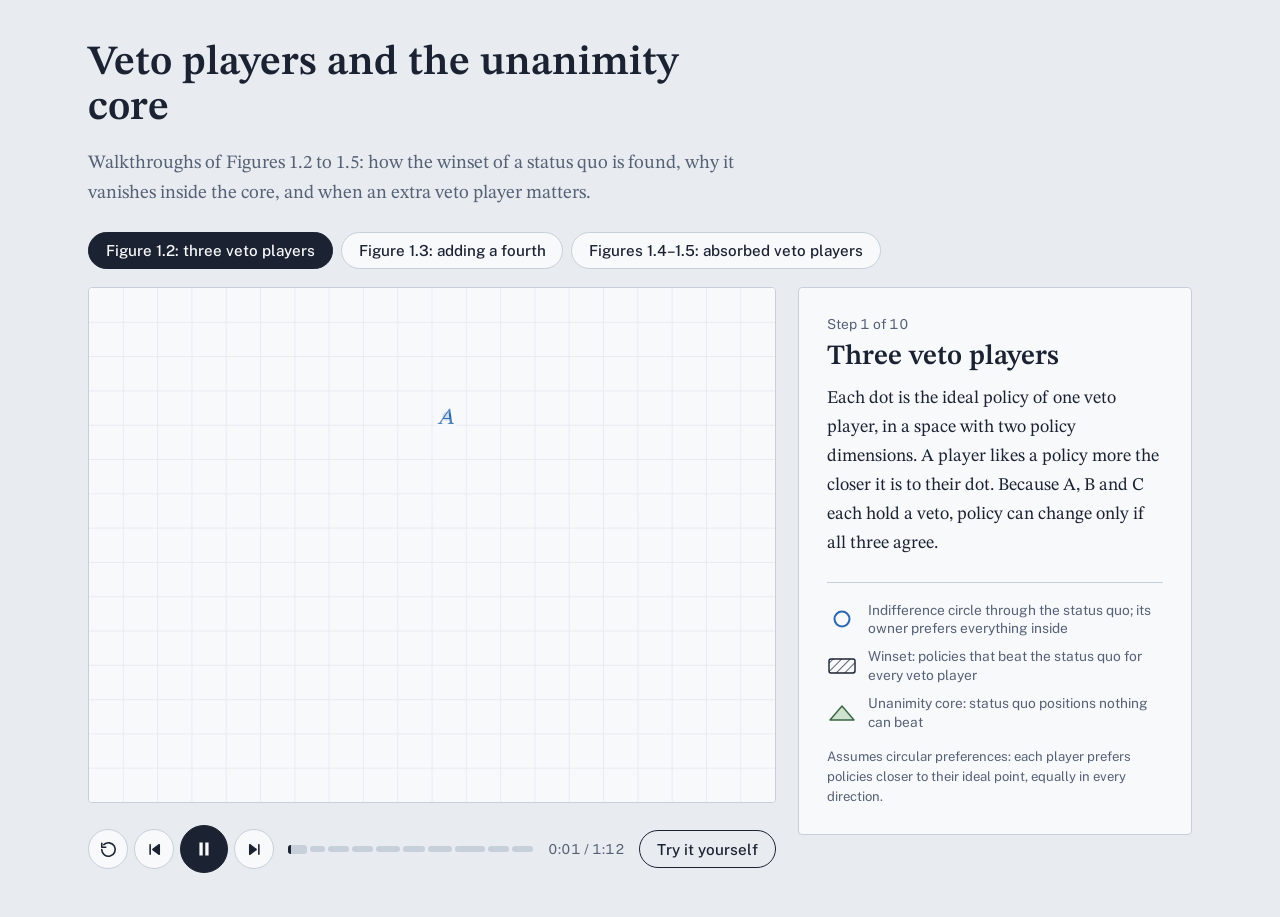
==== 401-veto-players-unanimity-core.html @ befec9e1 "Rename Veto players and the unanimity core.html to 401-veto-players-unanimity-core.html" ====
<!doctype html>
<html lang="en">
<head>
<meta charset="utf-8">
<meta name="viewport" content="width=device-width, initial-scale=1, viewport-fit=cover">
<title>Veto players and the unanimity core</title>
<link rel="preconnect" href="https://fonts.googleapis.com">
<link rel="preconnect" href="https://fonts.gstatic.com" crossorigin>
<link href="https://fonts.googleapis.com/css2?family=Public+Sans:wght@400;500;600&family=STIX+Two+Text:ital,wght@0,400;0,600;1,400;1,600&display=swap" rel="stylesheet">
<style>
:root{
  --paper:#E8ECF1; --panel:#F8F9FB; --ink:#1B2232; --ink-soft:#566175; --rule:#C7CFDA; --grid:#E3E8EE;
  --a:#2B68AD; --b:#A4651A; --c:#8A3A7D; --d:#1C7F70; --veto:#C4352B;
  --core:#CFE2D0; --core-ink:#386543; --core-book:#D4D6DA;
  --serif:"STIX Two Text","Cambria Math",Cambria,Georgia,serif;
  --sans:"Public Sans",system-ui,-apple-system,"Segoe UI",Roboto,sans-serif;
  color-scheme:light;
  box-sizing:border-box;
  padding-top:env(safe-area-inset-top,0px);
  padding-bottom:env(safe-area-inset-bottom,0px);
}
@media (prefers-color-scheme: dark){
  :root:not([data-theme="light"]){
    --paper:#11161E; --panel:#1A202A; --ink:#E5E9EF; --ink-soft:#9BA5B6; --rule:#2F3746; --grid:#222936;
    --a:#72A9E8; --b:#E1A456; --c:#D088C1; --d:#4DC3AE; --veto:#F2695D;
    --core:#263B2C; --core-ink:#93C9A0; --core-book:#3A404A;
    color-scheme:dark;
  }
}
:root[data-theme="dark"]{
  --paper:#11161E; --panel:#1A202A; --ink:#E5E9EF; --ink-soft:#9BA5B6; --rule:#2F3746; --grid:#222936;
  --a:#72A9E8; --b:#E1A456; --c:#D088C1; --d:#4DC3AE; --veto:#F2695D;
  --core:#263B2C; --core-ink:#93C9A0; --core-book:#3A404A;
  color-scheme:dark;
}
*,*::before,*::after{box-sizing:inherit}
html{scroll-padding-top:env(safe-area-inset-top,0px)}
body{margin:0;background:var(--paper);color:var(--ink);font-family:var(--sans);-webkit-font-smoothing:antialiased;text-rendering:optimizeLegibility}
main{max-width:1180px;margin:0 auto;padding:clamp(18px,3.2vw,44px) clamp(14px,3vw,40px) 44px}
header{max-width:68ch;margin-bottom:clamp(14px,2.2vw,24px)}
h1{font-family:var(--serif);font-weight:600;font-size:clamp(1.65rem,1.1rem + 2.1vw,2.6rem);line-height:1.08;margin:0 0 .45em}
header p{font-family:var(--serif);font-size:clamp(1.02rem,.96rem + .3vw,1.18rem);line-height:1.55;color:var(--ink-soft);margin:0}

.tabs{display:flex;flex-wrap:wrap;gap:8px;margin:0 0 clamp(12px,1.6vw,18px)}
.tab{font:500 .95rem var(--sans);padding:.58em 1.1em;border-radius:999px;border:1px solid var(--rule);background:var(--panel);color:var(--ink);cursor:pointer}
.tab:hover{border-color:var(--ink-soft)}
.tab[aria-selected="true"]{background:var(--ink);border-color:var(--ink);color:var(--panel)}

.stage{display:grid;gap:clamp(12px,1.8vw,22px);grid-template-columns:minmax(0,1fr);grid-template-areas:"fig" "ctl" "cap"}
@media (min-width:880px){
  .stage{grid-template-columns:minmax(0,1.75fr) minmax(290px,1fr);grid-template-areas:"fig cap" "ctl cap";grid-template-rows:auto 1fr;align-items:start}
}
.figure{grid-area:fig;position:relative;background:var(--panel);border:1px solid var(--rule);border-radius:4px;overflow:hidden}
.figure svg{display:block;width:100%;height:auto;max-width:100%}
.figure.explore svg{touch-action:none}
.readout{position:absolute;left:12px;bottom:10px;font-family:var(--serif);font-size:clamp(.95rem,.8rem + .55vw,1.22rem);padding:.18em .62em .22em;background:var(--panel);border:1px solid var(--rule);border-radius:3px;opacity:0;pointer-events:none;white-space:nowrap;max-width:calc(100% - 24px);overflow:hidden;text-overflow:ellipsis}

.caption{grid-area:cap;background:var(--panel);border:1px solid var(--rule);border-radius:4px;padding:clamp(18px,2.2vw,28px)}
.step{font-size:.86rem;color:var(--ink-soft);margin:0 0 .6rem;font-variant-numeric:tabular-nums}
.caption h2{font-family:var(--serif);font-weight:600;font-size:clamp(1.35rem,1.12rem + .8vw,1.75rem);line-height:1.18;margin:0 0 .6rem}
.caption .body{font-family:var(--serif);font-size:1.12rem;line-height:1.62;margin:0;max-width:60ch}
.cap-text{transition:opacity .18s ease}
.explore-tools{display:flex;flex-wrap:wrap;gap:8px;margin-top:1rem}
.explore-tools[hidden]{display:none}
.tool-btn{font:500 .9rem var(--sans);padding:.5em 1em;border-radius:999px;border:1px solid var(--rule);background:transparent;color:var(--ink);cursor:pointer}
.tool-btn:hover{border-color:var(--ink-soft)}
.legend{margin-top:1.5rem;padding-top:1.1rem;border-top:1px solid var(--rule);display:grid;gap:.6rem;font-size:.86rem;line-height:1.35;color:var(--ink-soft)}
.legend div{display:flex;align-items:center;gap:.65rem}
.legend div[hidden]{display:none}
.legend svg{flex:none}
.note{font-size:.82rem;line-height:1.5;color:var(--ink-soft);margin:1rem 0 0}

.controls{grid-area:ctl;display:flex;flex-wrap:wrap;align-items:center;gap:10px 14px}
.btns{display:flex;align-items:center;gap:6px}
.icon-btn{width:40px;height:40px;border-radius:50%;border:1px solid var(--rule);background:var(--panel);color:var(--ink);display:grid;place-items:center;cursor:pointer;padding:0}
.icon-btn.primary{width:48px;height:48px;background:var(--ink);border-color:var(--ink);color:var(--panel)}
.icon-btn:hover{border-color:var(--ink-soft)}
.track{flex:1 1 240px;display:flex;align-items:center;gap:3px;height:30px;cursor:pointer;touch-action:none;min-width:180px}
.seg{flex:var(--d) 1 0;min-width:5px;height:6px;border:0;padding:0;border-radius:3px;background:var(--rule);position:relative;overflow:hidden;cursor:pointer;transition:height .15s}
.seg span{position:absolute;inset:0 auto 0 0;width:0;background:var(--ink)}
.seg.cur{height:9px}
.track.dim .seg span{background:var(--ink-soft)}
.time{font-size:.86rem;color:var(--ink-soft);font-variant-numeric:tabular-nums;min-width:8ch}
.explore-btn{font:500 .95rem var(--sans);padding:.62em 1.15em;border-radius:999px;border:1px solid var(--ink);background:transparent;color:var(--ink);cursor:pointer}
.explore-btn.ready,.explore-btn[aria-pressed="true"]{background:var(--ink);color:var(--panel)}
button:focus-visible{outline:2px solid var(--a);outline-offset:3px}

/* figure */
.gridline{stroke:var(--grid);stroke-width:1}
.tri{fill:var(--core);stroke:var(--core-ink);stroke-width:1.6;stroke-linejoin:round;stroke-dasharray:6 6}
.tri.solid{stroke-dasharray:none}
.hullg{fill:none;stroke:var(--ink);stroke-width:1.7;stroke-dasharray:8 6;stroke-linejoin:round}
.disc{stroke:none}
.disc.A,.dot.A{fill:var(--a)} .disc.B,.dot.B{fill:var(--b)} .disc.C,.dot.C{fill:var(--c)} .disc.D,.dot.D{fill:var(--d)}
.ring{fill:none;stroke-width:2.3;stroke-linecap:round}
.ring.A{stroke:var(--a)} .ring.B{stroke:var(--b)} .ring.C{stroke:var(--c)} .ring.D{stroke:var(--d)}
.radius{stroke:var(--ink-soft);stroke-width:1.6;stroke-dasharray:4 5;fill:none}
.guide{stroke:var(--ink-soft);stroke-width:1.5;stroke-dasharray:2 6;stroke-linecap:round;fill:none}
.edge{stroke:var(--core-ink);stroke-width:1.3}
.axis{stroke:var(--ink-soft);stroke-width:1.6}
.coreseg{stroke:var(--core-ink);stroke-width:8;stroke-linecap:round}
.pointer{stroke:var(--ink);stroke-width:1.6}
.w-cross{fill:url(#hatchX)}
.ptdot{fill:var(--ink)}
.ptl{font-family:var(--serif);font-style:italic;font-size:22px;fill:var(--ink);paint-order:stroke;stroke:var(--panel);stroke-width:6px;stroke-linejoin:round}
.w-under{fill:var(--panel)}
.w-hatch{fill:url(#hatch)}
.w-out{fill:none;stroke:var(--ink);stroke-width:3;stroke-linejoin:round}
.g-hatch{fill:url(#hatchV)}
.g-out{fill:none;stroke:var(--veto);stroke-width:1.6;stroke-dasharray:5 4;stroke-linejoin:round}
.dot{stroke:var(--panel);stroke-width:2.5}
.lbl,.wl,.vt,.sql,.vlabel{paint-order:stroke;stroke:var(--panel);stroke-linejoin:round}
.lbl{font-family:var(--serif);font-style:italic;font-size:27px;stroke-width:6px}
.lbl.A{fill:var(--a)} .lbl.B{fill:var(--b)} .lbl.C{fill:var(--c)} .lbl.D{fill:var(--d)}
.sql{font-family:var(--serif);font-style:italic;font-size:23px;fill:var(--ink);stroke-width:6px}
.wl{font-family:var(--serif);font-style:italic;font-weight:600;font-size:24px;fill:var(--ink);stroke-width:7px}
.vlabel{font-family:var(--sans);font-weight:600;font-size:16px;fill:var(--veto);stroke-width:5px}
.vt{font-family:var(--sans);font-weight:600;font-size:15px;fill:var(--veto);stroke-width:5px}
.sqring{fill:var(--panel);stroke:var(--ink);stroke-width:2.3}
.sqdot{fill:var(--ink)}
.arrow-line{stroke:var(--ink);stroke-width:2.6;stroke-linecap:round}
.vring{fill:none;stroke:var(--veto);stroke-width:2.6}
.hit{fill:transparent;stroke:none;cursor:grab}
.hit:active{cursor:grabbing}
.figure:not(.explore) .hit{pointer-events:none}
.hit:focus{outline:none}
.hit:focus-visible{stroke:var(--a);stroke-width:2;stroke-dasharray:3 3}
.figlegend text{font-family:var(--sans);font-size:17px;fill:var(--ink)}
.lg-core{fill:var(--core-book);stroke:var(--ink);stroke-width:1.2}
.lg-win{stroke:var(--ink);stroke-width:1.2}

.figure .ring,.figure .tri,.figure .dot,.figure .lbl,.figure .edge,.figure .axis{transition:stroke .9s ease,fill .9s ease}
.figure.book .ring{stroke:var(--ink);stroke-width:1.7}
.figure.book .tri{fill:var(--core-book);stroke:var(--ink)}
.figure.book .edge,.figure.book .axis{stroke:var(--ink)}
.figure.book .dot{fill:var(--ink)}
.figure.book .lbl{fill:var(--ink)}

@media (max-width:600px){
  .lbl{font-size:36px;stroke-width:7px} .sql{font-size:31px;stroke-width:7px} .wl{font-size:31px;stroke-width:8px}
  .vt{font-size:20px} .vlabel{font-size:21px} .figlegend text{font-size:25px} .ptl{font-size:29px;stroke-width:7px}
  .readout{font-size:.86rem;left:8px;bottom:7px}
}
@media (prefers-reduced-motion: reduce){
  .cap-text,.seg,.figure .ring,.figure .tri,.figure .dot,.figure .lbl,.figure .edge,.figure .axis{transition:none}
}
</style>
</head>
<body>
<main>
  <header>
    <h1>Veto players and the unanimity core</h1>
    <p>Walkthroughs of Figures 1.2 to 1.5: how the winset of a status quo is found, why it vanishes inside the core, and when an extra veto player matters.</p>
  </header>

  <div class="tabs" role="tablist" aria-label="Figure" id="tabs"></div>

  <div class="stage">
    <div class="figure" id="figure">
      <svg id="fig" viewBox="0 0 800 600" role="img" aria-label="Diagram of veto players with indifference circles drawn through the status quo">
        <defs id="defs">
          <pattern id="hatch" width="8" height="8" patternUnits="userSpaceOnUse" patternTransform="rotate(45)">
            <line x1="0" y1="0" x2="0" y2="8" stroke="var(--ink)" stroke-width="1.7"/>
          </pattern>
          <pattern id="hatchV" width="7" height="7" patternUnits="userSpaceOnUse" patternTransform="rotate(-45)">
            <line x1="0" y1="0" x2="0" y2="7" stroke="var(--veto)" stroke-width="1.5"/>
          </pattern>
          <pattern id="hatchX" width="9" height="9" patternUnits="userSpaceOnUse" patternTransform="rotate(45)">
            <line x1="0" y1="0" x2="0" y2="9" stroke="var(--ink)" stroke-width="1.5"/>
            <line x1="0" y1="0" x2="9" y2="0" stroke="var(--ink)" stroke-width="1.5"/>
          </pattern>
          <marker id="headP" viewBox="0 0 10 10" refX="8" refY="5" markerWidth="7" markerHeight="7" orient="auto-start-reverse">
            <path d="M0 0L10 5L0 10z" fill="var(--ink)"/>
          </marker>
          <marker id="head" viewBox="0 0 10 10" refX="7" refY="5" markerWidth="5" markerHeight="5" orient="auto-start-reverse">
            <path d="M0 0L10 5L0 10z" fill="var(--ink)"/>
          </marker>
        </defs>
        <rect width="800" height="600" fill="var(--panel)"/>
        <g id="grid"></g>
        <g id="sceneG">
        <polygon id="core" class="tri"/>
        <g id="discLayer"></g>
        <g id="winLayer"></g>
        <g id="ringLayer"></g>
        <polygon id="hullGuide" class="hullg"/>
        <g id="lineLayer"></g>
        <g id="ptLayer"></g>
        <g id="labelLayer"></g>
        <g id="arrow"><line id="arrowLine" class="arrow-line" marker-end="url(#head)"/></g>
        <g id="playerLayer"></g>
        <g id="markerLayer"></g>
        <circle id="hitSQ" class="hit" r="24" tabindex="-1" aria-label="Status quo. Use the arrow keys to move it."/>
        </g>
        <g id="figLegend" class="figlegend"></g>
      </svg>
      <div class="readout" id="readout" aria-hidden="true"></div>
    </div>

    <div class="controls">
      <div class="btns">
        <button class="icon-btn" id="restartBtn" aria-label="Restart walkthrough" title="Restart">
          <svg viewBox="0 0 24 24" width="19" height="19" fill="none" stroke="currentColor" stroke-width="2" stroke-linecap="round" stroke-linejoin="round" aria-hidden="true"><path d="M3.5 12a8.5 8.5 0 1 0 2.6-6.1"/><path d="M3.5 4.2v5h5"/></svg>
        </button>
        <button class="icon-btn" id="prevBtn" aria-label="Previous step" title="Previous step">
          <svg viewBox="0 0 24 24" width="19" height="19" fill="none" stroke="currentColor" stroke-width="2" stroke-linecap="round" stroke-linejoin="round" aria-hidden="true"><path d="M18 6l-8 6 8 6z" fill="currentColor"/><path d="M6.5 6v12"/></svg>
        </button>
        <button class="icon-btn primary" id="playBtn" aria-label="Play" title="Play (space)">
          <svg id="playIcon" viewBox="0 0 24 24" width="22" height="22" aria-hidden="true"><path d="M8 5l11 7-11 7z" fill="currentColor"/></svg>
        </button>
        <button class="icon-btn" id="nextBtn" aria-label="Next step" title="Next step">
          <svg viewBox="0 0 24 24" width="19" height="19" fill="none" stroke="currentColor" stroke-width="2" stroke-linecap="round" stroke-linejoin="round" aria-hidden="true"><path d="M6 6l8 6-8 6z" fill="currentColor"/><path d="M17.5 6v12"/></svg>
        </button>
      </div>
      <div class="track" id="track" aria-label="Steps"></div>
      <span class="time" id="time" aria-hidden="true"></span>
      <button class="explore-btn" id="exploreBtn" aria-pressed="false">Try it yourself</button>
    </div>

    <section class="caption" aria-live="polite">
      <div class="cap-text" id="capText">
        <p class="step" id="stepLabel"></p>
        <h2 id="capTitle"></h2>
        <p class="body" id="capBody"></p>
      </div>
      <div class="explore-tools" id="exploreTools" hidden>
        <button class="tool-btn" id="toggleDBtn">Add D</button>
        <button class="tool-btn" id="resetBtn">Reset points</button>
      </div>
      <div class="legend">
        <div>
          <svg width="30" height="20" viewBox="0 0 30 20" aria-hidden="true"><circle cx="15" cy="10" r="7.5" fill="none" stroke="var(--a)" stroke-width="2"/></svg>
          <span>Indifference circle through the status quo; its owner prefers everything inside</span>
        </div>
        <div>
          <svg width="30" height="20" viewBox="0 0 30 20" aria-hidden="true"><defs><pattern id="hatchL" width="6" height="6" patternUnits="userSpaceOnUse" patternTransform="rotate(45)"><line x1="0" y1="0" x2="0" y2="6" stroke="var(--ink)" stroke-width="1.4"/></pattern></defs><rect x="2" y="3" width="26" height="14" rx="2" fill="url(#hatchL)" stroke="var(--ink)" stroke-width="1.4"/></svg>
          <span>Winset: policies that beat the status quo for every veto player</span>
        </div>
        <div id="legendCross" hidden>
          <svg width="30" height="20" viewBox="0 0 30 20" aria-hidden="true"><defs><pattern id="hatchXL" width="6" height="6" patternUnits="userSpaceOnUse" patternTransform="rotate(45)"><line x1="0" y1="0" x2="0" y2="6" stroke="var(--ink)" stroke-width="1.2"/><line x1="0" y1="0" x2="6" y2="0" stroke="var(--ink)" stroke-width="1.2"/></pattern></defs><rect x="2" y="3" width="26" height="14" rx="2" fill="url(#hatchXL)" stroke="var(--ink)" stroke-width="1.4"/></svg>
          <span>Cross-hatched: W(ABC), the winset when A, B and C are all veto players</span>
        </div>
        <div id="legendVeto" hidden>
          <svg width="30" height="20" viewBox="0 0 30 20" aria-hidden="true"><defs><pattern id="hatchVL" width="5" height="5" patternUnits="userSpaceOnUse" patternTransform="rotate(-45)"><line x1="0" y1="0" x2="0" y2="5" stroke="var(--veto)" stroke-width="1.3"/></pattern></defs><rect x="2" y="3" width="26" height="14" rx="2" fill="url(#hatchVL)" stroke="var(--veto)" stroke-width="1.3" stroke-dasharray="4 3"/></svg>
          <span>Vetoed by the newly added veto player: in the old winset, but not the new one</span>
        </div>
        <div>
          <svg width="30" height="20" viewBox="0 0 30 20" aria-hidden="true"><path d="M3 17L15 3L27 17z" fill="var(--core)" stroke="var(--core-ink)" stroke-width="1.4" stroke-linejoin="round"/></svg>
          <span>Unanimity core: status quo positions nothing can beat</span>
        </div>
      </div>
      <p class="note">Assumes circular preferences: each player prefers policies closer to their ideal point, equally in every direction.</p>
    </section>
  </div>
</main>

<script>
(() => {
  const NS = 'http://www.w3.org/2000/svg';
  const $ = id => document.getElementById(id);
  const W = 800, H = 600;

  // ---------- helpers ----------
  const clamp = (v, a = 0, b = 1) => Math.max(a, Math.min(b, v));
  const prog = (t, a, b) => clamp((t - a) / (b - a));
  const ease = p => p < .5 ? 4 * p * p * p : 1 - Math.pow(-2 * p + 2, 3) / 2;
  const easeOutBack = p => { if (p <= 0) return 0; const c1 = 1.70158, c3 = c1 + 1; return 1 + c3 * Math.pow(p - 1, 3) + c1 * Math.pow(p - 1, 2); };
  const dist = (p, q) => Math.hypot(p.x - q.x, p.y - q.y);
  const lerpPt = (p, q, m) => ({ x: p.x + (q.x - p.x) * m, y: p.y + (q.y - p.y) * m });
  const unit = v => { const n = Math.hypot(v.x, v.y) || 1; return { x: v.x / n, y: v.y / n }; };
  const set = (el, a) => { for (const k in a) el.setAttribute(k, a[k]); };
  const mk = (tag, attrs, parent) => { const e = document.createElementNS(NS, tag); if (attrs) set(e, attrs); if (parent) parent.appendChild(e); return e; };
  const fmt = s => { s = Math.max(0, Math.round(s)); return Math.floor(s / 60) + ':' + String(s % 60).padStart(2, '0'); };
  const meanPt = pts => ({ x: pts.reduce((s, p) => s + p.x, 0) / pts.length, y: pts.reduce((s, p) => s + p.y, 0) / pts.length });
  const foot = (p, a, c) => { const dx = c.x - a.x, dy = c.y - a.y, k = ((p.x - a.x) * dx + (p.y - a.y) * dy) / (dx * dx + dy * dy); return { x: a.x + k * dx, y: a.y + k * dy }; };
  const reflect = (p, a, c) => { const f = foot(p, a, c); return { x: 2 * f.x - p.x, y: 2 * f.y - p.y }; };

  function hull(pts) {
    const P = pts.map(p => ({ x: p.x, y: p.y })).sort((a, b) => a.x - b.x || a.y - b.y);
    if (P.length < 3) return P;
    const cross = (o, a, b) => (a.x - o.x) * (b.y - o.y) - (a.y - o.y) * (b.x - o.x);
    const lo = []; for (const p of P) { while (lo.length >= 2 && cross(lo[lo.length - 2], lo[lo.length - 1], p) <= 0.5) lo.pop(); lo.push(p); }
    const up = []; for (let i = P.length - 1; i >= 0; i--) { const p = P[i]; while (up.length >= 2 && cross(up[up.length - 2], up[up.length - 1], p) <= 0.5) up.pop(); up.push(p); }
    up.pop(); lo.pop(); return lo.concat(up);
  }
  function inHull(p, pts) {
    const h = hull(pts); if (h.length < 3) return false;
    let pos = false, neg = false;
    for (let i = 0; i < h.length; i++) {
      const a = h[i], b = h[(i + 1) % h.length];
      const c = (b.x - a.x) * (p.y - a.y) - (b.y - a.y) * (p.x - a.x), tol = Math.hypot(b.x - a.x, b.y - a.y) * 0.3;
      if (c > tol) pos = true; if (c < -tol) neg = true;
    }
    return !(pos && neg);
  }
  // Every indifference circle passes through S, so in polar form around S each disc is
  // { S + s·u : 0 < s < 2·u·(centre − S) }. The winset is the pointwise minimum over the discs.
  function winsetGeom(centers, S) {
    const N = 540, pts = []; let any = false, minx = Infinity, maxx = -Infinity;
    for (let i = 0; i < N; i++) {
      const th = 2 * Math.PI * i / N, dx = Math.cos(th), dy = Math.sin(th);
      let r = Infinity;
      for (const c of centers) { const v = 2 * (dx * (c.x - S.x) + dy * (c.y - S.y)); if (v < r) r = v; }
      if (!(r > 0.3)) r = 0; else any = true;
      const x = S.x + r * dx, y = S.y + r * dy;
      pts.push([x, y]); if (x < minx) minx = x; if (x > maxx) maxx = x;
    }
    if (!any) return { empty: true };
    let A2 = 0, cx = 0, cy = 0;
    for (let i = 0; i < N; i++) { const [x1, y1] = pts[i], [x2, y2] = pts[(i + 1) % N], c = x1 * y2 - x2 * y1; A2 += c; cx += (x1 + x2) * c; cy += (y1 + y2) * c; }
    const area = Math.abs(A2) / 2;
    if (area < 0.5) return { empty: true };
    return { empty: false, area, cx: cx / (3 * A2), cy: cy / (3 * A2), minx, maxx,
      d: 'M' + pts.map(p => p[0].toFixed(1) + ' ' + p[1].toFixed(1)).join('L') + 'Z' };
  }

  // ---------- geometry (laid out after the book's Figures 1.2 and 1.3) ----------
  const G = { A: { x: 417.3, y: 149.5 }, B: { x: 332.9, y: 325.1 }, C: { x: 579.5, y: 325.1 } };
  const SQ1 = { x: 549.5, y: 179.5 };
  const SQ2 = reflect(SQ1, G.A, G.C);            // the second crossing of A's and C's circles
  const D0 = { x: 500.6, y: 141.8 };              // D as placed in Figure 1.3
  const Dline = lerpPt(G.B, SQ1, 0.2);            // on the line from B to SQ1; its circle still encloses the whole lens
  const Dsur = { x: 640, y: 120 };                // beyond SQ1, so the four players surround it
  const Din = { x: 520, y: 300 };                 // inside the triangle ABC
  const Fd = foot(D0, G.A, G.C);
  const T = lerpPt(lerpPt(G.A, G.C, 0.5), D0, 0.65); // a status quo in the new strip ACD
  const K3 = ['A', 'B', 'C'];

  // ---------- static SVG ----------
  const svg = $('fig'), figure = $('figure'), defs = $('defs');
  const gridG = $('grid');
  for (let x = 40; x < W; x += 40) mk('line', { x1: x, y1: 0, x2: x, y2: H, class: 'gridline' }, gridG);
  for (let y = 40; y < H; y += 40) mk('line', { x1: 0, y1: y, x2: W, y2: y, class: 'gridline' }, gridG);

  function Pool(parent, make) { this.parent = parent; this.make = make; this.items = []; }
  Pool.prototype.get = function (i) {
    while (this.items.length <= i) { const it = this.make(this.items.length); this.parent.appendChild(it.root); this.items.push(it); }
    const it = this.items[i]; it.root.style.display = ''; return it;
  };
  Pool.prototype.hideFrom = function (n) { for (let i = n; i < this.items.length; i++) this.items[i].root.style.display = 'none'; };

  const discPool = new Pool($('discLayer'), () => ({ root: mk('circle', { class: 'disc' }) }));
  const ringPool = new Pool($('ringLayer'), () => ({ root: mk('circle', { class: 'ring' }) }));
  const linePool = new Pool($('lineLayer'), () => ({ root: mk('line') }));
  const labelPool = new Pool($('labelLayer'), () => ({ root: mk('text', { 'text-anchor': 'middle', dy: '0.35em' }) }));
  const winPool = new Pool($('winLayer'), i => {
    const cp = mk('clipPath', { id: 'wc' + i }, defs);
    const clipRect = mk('rect', { x: 0, y: 0, width: W, height: H }, cp);
    const root = mk('g', { 'clip-path': `url(#wc${i})` });
    return { root, clipRect, under: mk('path', {}, root), hatch: mk('path', {}, root), out: mk('path', {}, root) };
  });
  const ptPool = new Pool($('ptLayer'), () => {
    const root = mk('g');
    return { root, dot: mk('circle', { class: 'ptdot', r: 4.6 }, root), label: mk('text', { class: 'ptl', dy: '0.35em' }, root) };
  });
  const legendG = $('figLegend'); let legendKey = '';
  function renderLegend(items) {
    const key = items.map(i => i.join(':')).join('|');
    if (key === legendKey) return;
    legendKey = key; legendG.innerHTML = '';
    items.forEach(([sw, text], i) => {
      const y = 530 + i * 30;
      const r = mk('rect', { x: 24, y, width: 44, height: 17 }, legendG);
      if (sw === 'core') r.setAttribute('class', 'lg-core');
      else { r.setAttribute('class', 'lg-win'); r.setAttribute('fill', sw === 'cross' ? 'url(#hatchX)' : 'url(#hatch)'); }
      mk('text', { x: 80, y: y + 8.5, dy: '0.35em' }, legendG).textContent = text;
    });
  }
  const markerPool = new Pool($('markerLayer'), () => {
    const root = mk('g');
    return { root, ring: mk('circle', { class: 'sqring' }, root), dot: mk('circle', { class: 'sqdot' }, root), label: mk('text', { class: 'sql', dy: '0.35em' }, root) };
  });

  const pl = {};
  ['A', 'B', 'C', 'D'].forEach(k => {
    const root = mk('g', {}, $('playerLayer'));
    pl[k] = {
      root,
      vring: mk('circle', { class: 'vring', r: 17 }, root),
      vtag: mk('text', { class: 'vt', 'text-anchor': 'middle', dy: '0.35em' }, root),
      dot: mk('circle', { class: 'dot ' + k }, root),
      lbl: mk('text', { class: 'lbl ' + k, 'text-anchor': 'middle', dy: '0.35em' }, root),
      hit: mk('circle', { class: 'hit', r: 24, tabindex: -1, 'aria-label': `Player ${k}. Use the arrow keys to move.` }, root),
    };
    pl[k].vtag.textContent = 'veto'; pl[k].lbl.textContent = k; pl[k].hit.dataset.key = k;
  });
  const hitSQ = $('hitSQ'); hitSQ.dataset.key = 'SQ';
  const coreEl = $('core'), hullEl = $('hullGuide'), readout = $('readout');

  // ---------- generic renderer ----------
  const blank = () => ({ sceneOp: 1, pts: [], legendItems: [['core', 'Core'], ['hatch', 'Winset']], grid: 1, players: [], markers: [], rings: [], lines: [], winsets: [], labels: [], core: null, hull: null, arrow: null, readout: { text: '', op: 0 }, legend: 0, book: false, hitSQ: null });

  function render(st) {
    figure.classList.toggle('book', !!st.book);
    gridG.style.opacity = st.grid;
    $('sceneG').style.opacity = st.sceneOp;

    if (st.core && st.core.pts.length >= 3) {
      coreEl.style.display = '';
      coreEl.setAttribute('points', st.core.pts.map(p => p.x.toFixed(1) + ',' + p.y.toFixed(1)).join(' '));
      coreEl.style.fillOpacity = st.core.fill; coreEl.style.strokeOpacity = st.core.stroke;
      coreEl.classList.toggle('solid', !!st.core.solid);
    } else coreEl.style.display = 'none';

    if (st.hull && st.hull.op > 0) {
      hullEl.style.display = '';
      hullEl.setAttribute('points', st.hull.pts.map(p => p.x.toFixed(1) + ',' + p.y.toFixed(1)).join(' '));
      hullEl.style.opacity = st.hull.op;
    } else hullEl.style.display = 'none';

    st.rings.forEach((r, i) => {
      const disc = discPool.get(i).root, ring = ringPool.get(i).root;
      const rad = Math.max(0.01, dist(r.c, r.S));
      if (disc.getAttribute('class') !== 'disc ' + r.k) disc.setAttribute('class', 'disc ' + r.k);
      if (ring.getAttribute('class') !== 'ring ' + r.k) ring.setAttribute('class', 'ring ' + r.k);
      set(disc, { cx: r.c.x, cy: r.c.y, r: rad }); disc.style.opacity = r.fill || 0;
      set(ring, { cx: r.c.x, cy: r.c.y, r: rad });
      const deg = Math.atan2(r.S.y - r.c.y, r.S.x - r.c.x) * 180 / Math.PI;
      ring.setAttribute('transform', `rotate(${deg.toFixed(2)} ${r.c.x} ${r.c.y})`);
      const len = 2 * Math.PI * rad + 2;
      if (r.p >= 1) { ring.style.strokeDasharray = 'none'; ring.style.strokeDashoffset = '0'; }
      else { ring.style.strokeDasharray = `${len} ${len}`; ring.style.strokeDashoffset = String(len * (1 - r.p)); }
      ring.style.opacity = r.p > 0 ? r.op : 0;
      ring.style.strokeWidth = r.w ? r.w + 'px' : '';
    });
    discPool.hideFrom(st.rings.length); ringPool.hideFrom(st.rings.length);

    let wi = 0; const labels = [];
    st.winsets.forEach(w => {
      if (!(w.op > 0)) return;
      const g = winsetGeom(w.centers, w.S);
      if (g.empty) return;
      const it = winPool.get(wi++);
      const ghost = w.style === 'ghost';
      it.under.setAttribute('class', ghost ? '' : 'w-under');
      it.under.style.display = ghost ? 'none' : '';
      it.under.style.opacity = 0.85;
      it.hatch.setAttribute('class', ghost ? 'g-hatch' : (w.style === 'cross' ? 'w-cross' : 'w-hatch'));
      it.out.setAttribute('class', ghost ? 'g-out' : 'w-out');
      it.under.setAttribute('d', g.d); it.hatch.setAttribute('d', g.d); it.out.setAttribute('d', g.d);
      it.out.style.opacity = ghost ? 1 : (w.outline || 0);
      it.root.style.opacity = w.op;
      if (w.wipe >= 1) set(it.clipRect, { x: 0, width: W });
      else set(it.clipRect, { x: g.minx - 8, width: Math.max(0, (g.maxx - g.minx + 16) * w.wipe) });
      if (w.label && w.label.op > 0 && g.area > (w.label.minArea || 0)) labels.push({ text: w.label.text, x: g.cx, y: g.cy, op: w.label.op, cls: 'wl' });
    });
    winPool.hideFrom(wi);

    st.labels.forEach(l => {
      if (!(l.op > 0)) return;
      let x = l.x, y = l.y;
      if (l.at) { const g = winsetGeom(l.at.centers, l.at.S); if (g.empty) return; x = g.cx; y = g.cy; }
      labels.push({ text: l.text, x, y, op: l.op, cls: l.cls });
    });
    labels.forEach((l, i) => {
      const el = labelPool.get(i).root;
      if (el.textContent !== l.text) el.textContent = l.text;
      if (el.getAttribute('class') !== l.cls) el.setAttribute('class', l.cls);
      set(el, { x: l.x, y: l.y }); el.style.opacity = l.op;
    });
    labelPool.hideFrom(labels.length);

    st.lines.forEach((ln, i) => {
      const el = linePool.get(i).root;
      if (el.getAttribute('class') !== ln.cls) {
        el.setAttribute('class', ln.cls);
        if (ln.cls === 'pointer') el.setAttribute('marker-end', 'url(#headP)'); else el.removeAttribute('marker-end');
      }
      set(el, { x1: ln.a.x, y1: ln.a.y, x2: ln.b.x, y2: ln.b.y }); el.style.opacity = ln.op;
    });
    linePool.hideFrom(st.lines.length);

    let pi = 0;
    st.pts.forEach(p => {
      if (!(p.op > 0)) return;
      const it = ptPool.get(pi++);
      set(it.dot, { cx: p.x, cy: p.y });
      if (it.label.textContent !== p.label) it.label.textContent = p.label;
      set(it.label, { x: p.x + p.lo[0], y: p.y + p.lo[1], 'text-anchor': p.anchor || 'middle' });
      it.root.style.opacity = p.op;
    });
    ptPool.hideFrom(pi);

    const present = st.players.filter(p => p.s > 0);
    const cen = present.length ? meanPt(present) : { x: W / 2, y: H / 2 };
    ['A', 'B', 'C', 'D'].forEach(k => {
      const p = st.players.find(q => q.k === k), e = pl[k];
      if (!p || p.s <= 0) { e.root.style.display = 'none'; return; }
      e.root.style.display = '';
      const u = unit({ x: p.x - cen.x, y: p.y - cen.y }), td = 44 + 22 * Math.abs(u.x);
      set(e.dot, { cx: p.x, cy: p.y, r: Math.max(0, 8 * p.s) });
      if (p.lo) set(e.lbl, { x: p.x + p.lo[0], y: p.y + p.lo[1] });
      else set(e.lbl, { x: p.x + u.x * 27, y: p.y + u.y * 27 });
      e.lbl.style.opacity = clamp(p.s);
      set(e.vring, { cx: p.x, cy: p.y }); e.vring.style.opacity = p.veto || 0;
      set(e.vtag, { x: p.x + u.x * td, y: p.y + u.y * td }); e.vtag.style.opacity = p.veto || 0;
      set(e.hit, { cx: p.x, cy: p.y });
    });

    st.markers.forEach((m, i) => {
      const it = markerPool.get(i);
      set(it.ring, { cx: m.x, cy: m.y, r: Math.max(0, 11 * m.s) });
      set(it.dot, { cx: m.x, cy: m.y, r: Math.max(0, 4.2 * m.s) });
      if (it.label.textContent !== m.label) it.label.textContent = m.label;
      if (m.offset) set(it.label, { x: m.x + m.offset[0], y: m.y + m.offset[1], 'text-anchor': m.anchor || 'start' });
      else if (dist(m, cen) < 50) set(it.label, { x: m.x + 17, y: m.y - 18, 'text-anchor': 'start' });
      else { const u = unit({ x: m.x - cen.x, y: m.y - cen.y }); set(it.label, { x: m.x + u.x * 30, y: m.y + u.y * 30, 'text-anchor': 'middle' }); }
      it.label.style.opacity = m.labelOp;
      it.root.style.opacity = m.op === undefined ? 1 : m.op;
    });
    markerPool.hideFrom(st.markers.length);
    if (st.hitSQ) { hitSQ.style.display = ''; set(hitSQ, { cx: st.hitSQ.x, cy: st.hitSQ.y }); } else hitSQ.style.display = 'none';

    const ar = $('arrow');
    if (st.arrow && st.arrow.op > 0) {
      const d = { x: Math.cos(st.arrow.ang), y: Math.sin(st.arrow.ang) }, S = st.arrow.S;
      set($('arrowLine'), { x1: S.x + d.x * 13, y1: S.y + d.y * 13, x2: S.x + d.x * 72, y2: S.y + d.y * 72 });
      ar.style.opacity = st.arrow.op;
    } else ar.style.opacity = 0;

    renderLegend(st.legendItems);
    legendG.style.opacity = st.legend;
    if (readout.textContent !== st.readout.text) readout.textContent = st.readout.text;
    readout.style.opacity = st.readout.text ? st.readout.op : 0;
  }

  function pickReadout(t, list) {
    for (const [text, a, b, c, d] of list) if (t >= a && t < d) return { text, op: prog(t, a, b) * (1 - prog(t, c, d)) };
    return { text: '', op: 0 };
  }

  // ---------- Figure 1.2 ----------
  const scenes12 = [
    { title: 'Three veto players', start: 0, end: 6,
      body: 'Each dot is the ideal policy of one veto player, in a space with two policy dimensions. A player likes a policy more the closer it is to their dot. Because A, B and C each hold a veto, policy can change only if all three agree.' },
    { title: 'The status quo, SQ₁', start: 6, end: 11,
      body: 'SQ₁ is the policy currently in place. It sits outside the triangle whose corners are the three ideal points. Is there an alternative that all three players would prefer?' },
    { title: 'A’s indifference curve', start: 11, end: 18,
      body: 'Draw a circle centred on A that passes through SQ₁. A is indifferent between SQ₁ and every point on the circle, and prefers every point inside it.' },
    { title: 'Adding B and C', start: 18, end: 25,
      body: 'Do the same for B and C. B is far from SQ₁, so B’s circle is large; C is closer, so C’s is smaller. Each circle encloses the policies that player would rather have than SQ₁.' },
    { title: 'The winset of SQ₁', start: 25, end: 33,
      body: 'Only where all three circles overlap is every player better off than at SQ₁. This hatched lens is the winset, W(SQ₁): the policies that could replace SQ₁ by unanimous agreement. B’s large circle contains the whole lens, so A’s and C’s circles set its shape.' },
    { title: 'A second status quo, SQ₂', start: 33, end: 40,
      body: 'Now take SQ₂, inside the triangle. It sits at the other tip of the lens, so A’s and C’s circles through SQ₂ are the very same circles already drawn through SQ₁.' },
    { title: 'B’s circle through SQ₂', start: 40, end: 48,
      body: 'B is close to SQ₂, so B’s circle through it is small. The policies that A and C both prefer to SQ₂ form the lens, and the lens lies entirely outside B’s new circle. Nothing is inside all three, so W(SQ₂) = ∅.' },
    { title: 'Why every move is vetoed', start: 48, end: 58,
      body: 'Pick any alternative to SQ₂. Wherever the arrow points, its tip falls outside at least one of the circles through SQ₂, so at least one player prefers SQ₂ and blocks the change. The ringed player is the one who vetoes it.' },
    { title: 'The unanimity core', start: 58, end: 65,
      body: 'The same holds for any status quo inside the triangle or on its edges. So the whole triangle ABC is the unanimity core: once policy lands there, the three veto players can never all agree to move it.' },
    { title: 'The complete figure', start: 65, end: 72,
      body: 'Put together, this is Figure 1.2. The shaded triangle is the unanimity core, and the hatched lens is the winset of SQ₁. SQ₂ lies in the core, so no alternative can beat it.' },
  ];

  function build12(t) {
    const st = blank(), P = G;
    const restore = prog(t, 65, 66.5);
    const coreDim = prog(t, 58, 59.5) * (1 - restore);
    const bDim = prog(t, 36, 38) * (1 - restore);
    const hatchDim = prog(t, 38, 39.5) * (1 - restore);
    const fillsOff = 1 - prog(t, 58, 59.5);
    const pulse = Math.sin(Math.PI * prog(t, 36, 38.5));
    st.book = t >= 65;
    st.grid = ease(prog(t, 0, 1.2)) * (1 - 0.6 * restore);

    const aop = prog(t, 48, 49) * (1 - prog(t, 57, 58));
    const ang = (-60 + 360 * prog(t, 49, 57)) * Math.PI / 180;
    const tip = { x: SQ2.x + Math.cos(ang) * 72, y: SQ2.y + Math.sin(ang) * 72 };
    st.players = K3.map((k, i) => ({ k, x: P[k].x, y: P[k].y, s: easeOutBack(prog(t, 0.6 + i * 0.7, 1.4 + i * 0.7)),
      veto: aop > 0 ? clamp((dist(tip, P[k]) - dist(P[k], SQ2)) / 5) * aop : 0 }));
    st.arrow = { S: SQ2, ang, op: aop };

    const s1 = easeOutBack(prog(t, 6.2, 7)), s2 = easeOutBack(prog(t, 34, 35));
    st.markers = [
      { x: SQ1.x, y: SQ1.y, s: s1, label: 'SQ₁', labelOp: clamp(s1) },
      { x: SQ2.x, y: SQ2.y, s: s2, label: 'SQ₂', labelOp: clamp(s2), offset: [15, 19] },
    ];
    const coreP = ease(prog(t, 58.5, 60.5));
    st.core = { pts: [P.A, P.B, P.C], fill: 0.9 * coreP, stroke: coreP > 0 ? 1 : 0.6 * prog(t, 7, 8.5), solid: coreP > 0 };

    const win = { A: [12.5, 15.5], B: [18.8, 21.3], C: [22.1, 24.4] }, radW = { A: [11, 12.5], B: [18, 18.8], C: [21.3, 22.1] };
    K3.forEach(k => {
      const w = win[k];
      let op = 1 - 0.65 * coreDim;
      let fo = 0.10 * prog(t, w[1], w[1] + 1) * (1 - 0.5 * prog(t, 25, 26.5)) * fillsOff;
      if (k === 'B') { op *= 1 - 0.78 * bDim; fo *= 1 - bDim; }
      st.rings.push({ k, c: P[k], S: SQ1, p: ease(prog(t, w[0], w[1])), op, fill: fo, w: (k !== 'B' && pulse > 0.001) ? 2.3 + 2.6 * pulse : 0 });
      const lp = ease(prog(t, radW[k][0], radW[k][1]));
      st.lines.push({ a: P[k], b: lerpPt(P[k], SQ1, lp), op: lp > 0 ? 1 - prog(t, 24.4, 25.2) : 0, cls: 'radius' });
    });
    st.rings.push({ k: 'B', c: P.B, S: SQ2, p: ease(prog(t, 41, 43.5)), op: 1 - 0.65 * coreDim, fill: 0.10 * prog(t, 43.5, 44.5) * fillsOff });
    const lp2 = ease(prog(t, 40, 41));
    st.lines.push({ a: P.B, b: lerpPt(P.B, SQ2, lp2), op: lp2 > 0 ? 1 - prog(t, 44.5, 45.3) : 0, cls: 'radius' });

    const wipe = ease(prog(t, 26, 29));
    st.winsets.push({ centers: [P.A, P.B, P.C], S: SQ1, style: 'main', op: wipe > 0 ? 1 - 0.7 * hatchDim : 0, wipe,
      outline: prog(t, 28.5, 30) * (1 - 0.7 * hatchDim) * (1 - restore),
      label: { text: 'W(SQ₁)', op: prog(t, 29.5, 30.5) * (1 - prog(t, 38, 39)) } });

    st.legend = prog(t, 66, 67);
    st.readout = pickReadout(t, [
      ['W(SQ₁) ≠ ∅', 29.5, 30.3, 33.2, 34],
      ['W(SQ₂) = ∅', 44.8, 45.6, 58, 58.8],
      ['Unanimity core = triangle ABC', 60, 60.8, 65, 65.8],
    ]);
    return st;
  }

  // ---------- Figure 1.3 ----------
  const scenes13 = [
    { title: 'Start from Figure 1.2', start: 0, end: 6,
      body: 'Here is Figure 1.2 again: veto players A, B and C, the hatched winset of SQ₁, and the triangle ABC as the unanimity core, with SQ₂ inside it.' },
    { title: 'A fourth veto player, D', start: 6, end: 13,
      body: 'Now D joins as a veto player, near A. To see which policies D prefers to SQ₁, draw D’s circle through SQ₁, just as before.' },
    { title: 'The winset of SQ₁ shrinks', start: 13, end: 21,
      body: 'A policy can now replace SQ₁ only if it lies inside all four circles. Most of the old lens lies outside D’s circle, so D vetoes it (red). What is left is a much smaller winset. This is the usual result: an extra veto player shrinks the winset.' },
    { title: 'A veto player who changes nothing', start: 21, end: 31,
      body: 'Now move D onto the line from B to SQ₁, between the two. D’s circle through SQ₁ now sits inside B’s, but it still encloses the whole lens, so D vetoes nothing new and W(SQ₁) keeps its size. Under special conditions like this, an extra veto player leaves the winset as it was.' },
    { title: 'When SQ₁ is surrounded', start: 31, end: 39,
      body: 'Place D on the far side of SQ₁ instead, so that the four veto players surround it (dashed outline). Every direction away from SQ₁ moves away from at least one of them, so the winset disappears: W(SQ₁) = ∅.' },
    { title: 'Winsets never grow', start: 39, end: 45,
      body: 'Each new veto player adds one more circle that a policy must lie inside, and never removes one. So if the winset of the status quo exists, its size decreases or stays the same as veto players are added.' },
    { title: 'SQ₂ stays unbeatable', start: 45, end: 52,
      body: 'SQ₂ already had an empty winset with three veto players: no region lies inside A’s, B’s and C’s circles through it. More veto players only add more vetoes, so W(SQ₂) stays empty however many join.' },
    { title: 'The core expands', start: 52, end: 60,
      body: 'D does change something else. The unanimity core grows from the triangle ABC to the whole area ABCD.' },
    { title: 'Why the new area can’t be beaten', start: 60, end: 70,
      body: 'Take a status quo SQ′ in the new strip between A, C and D. With only A, B and C as veto players, their circles through SQ′ still overlap (hatched), so SQ′ could be beaten. D’s circle through SQ′ misses that overlap entirely, so with D added, nothing beats SQ′.' },
    { title: 'A veto player who leaves the core alone', start: 70, end: 79,
      body: 'If D sat inside the triangle ABC instead, the outer boundary of the veto players would not move, and the core would stay the triangle ABC. An extra veto player need not expand the core.' },
    { title: 'Cores never shrink', start: 79, end: 84,
      body: 'Adding a veto player can only add status quo positions that nothing beats; it never removes any. So if there is a unanimity core, its size increases or stays the same as veto players are added.' },
    { title: 'The complete figure', start: 84, end: 91,
      body: 'With D back in place, this is Figure 1.3. The four circles through SQ₁ leave only a sliver of winset next to SQ₁, and the unanimity core is the whole area ABCD.' },
  ];

  const dMoves = [[21.5, 24.5, D0, Dline], [31.5, 34.5, Dline, Dsur], [39.5, 42, Dsur, D0], [71, 74, D0, Din], [79, 81.5, Din, D0]];
  const dAt = t => { let p = D0; for (const [a, b, f, to] of dMoves) if (t >= a) p = lerpPt(f, to, ease(prog(t, a, b))); return p; };

  function build13(t) {
    const st = blank(), P = G, D = dAt(t);
    const intro = ease(prog(t, 0, 1.5));
    const restore = prog(t, 84, 85.5);
    const dimSQ1 = prog(t, 45, 46.5) * (1 - restore);
    const hideT = prog(t, 60, 61) * (1 - restore);
    const markerDim = prog(t, 60, 61) * (1 - prog(t, 79, 80));
    const tFade = 1 - prog(t, 70, 71);
    st.book = t >= 84.5;
    st.grid = intro * (1 - 0.6 * restore);

    st.players = [...K3.map(k => ({ k, x: P[k].x, y: P[k].y, s: intro })), { k: 'D', x: D.x, y: D.y, s: easeOutBack(prog(t, 6.5, 7.3)) }];
    const mop = 1 - 0.88 * markerDim;
    st.markers = [
      { x: SQ1.x, y: SQ1.y, s: intro, label: 'SQ₁', labelOp: intro, op: mop },
      { x: SQ2.x, y: SQ2.y, s: intro, label: 'SQ₂', labelOp: intro, op: mop, offset: [15, 19] },
    ];
    const tS = easeOutBack(prog(t, 61, 61.7)) * tFade;
    if (tS > 0) st.markers.push({ x: T.x, y: T.y, s: tS, label: 'SQ′', labelOp: clamp(tS), op: 1, offset: [16, 4] });

    const V = t < 56 ? lerpPt(Fd, D0, ease(prog(t, 53, 56))) : D;
    st.core = { pts: hull([P.A, P.B, P.C, V]), fill: 0.9 * intro, stroke: intro, solid: true };
    st.lines.push({ a: P.A, b: P.C, op: prog(t, 56, 57), cls: 'edge' });
    st.hull = { pts: hull([P.A, P.B, P.C, D]), op: prog(t, 34.5, 35.5) * (1 - prog(t, 39, 40)) };

    // circles through SQ1 (and B's small circle through SQ2)
    const fills = 0.08 * intro * (1 - dimSQ1) * (1 - hideT) * (1 - restore);
    st.rings.push({ k: 'A', c: P.A, S: SQ1, p: 1, op: intro * (1 - 0.6 * dimSQ1) * (1 - hideT), fill: fills });
    st.rings.push({ k: 'B', c: P.B, S: SQ1, p: 1, op: intro * (1 - 0.8 * dimSQ1) * (1 - hideT), fill: fills });
    st.rings.push({ k: 'C', c: P.C, S: SQ1, p: 1, op: intro * (1 - 0.6 * dimSQ1) * (1 - hideT), fill: fills });
    st.rings.push({ k: 'D', c: D, S: SQ1, p: ease(prog(t, 8.3, 10.8)), op: (1 - 0.8 * dimSQ1) * (1 - hideT),
      fill: 0.10 * prog(t, 10.8, 11.8) * (1 - dimSQ1) * (1 - hideT) * (1 - restore) });
    st.rings.push({ k: 'B', c: P.B, S: SQ2, p: ease(prog(t, 46, 48.5)), op: 1 - hideT, fill: 0.10 * prog(t, 48.5, 49.5) * (1 - hideT) * (1 - restore) });

    const lpD = ease(prog(t, 7.5, 8.3));
    st.lines.push({ a: D, b: lerpPt(D, SQ1, lpD), op: lpD > 0 ? 1 - prog(t, 11, 11.8) : 0, cls: 'radius' });
    const lpB = ease(prog(t, 45.5, 46.2));
    st.lines.push({ a: P.B, b: lerpPt(P.B, SQ2, lpB), op: lpB > 0 ? 1 - prog(t, 49, 49.8) : 0, cls: 'radius' });
    st.lines.push({ a: P.B, b: SQ1, op: prog(t, 21, 22) * (1 - prog(t, 31, 32)), cls: 'guide' });

    // winsets of SQ1: the three-player lens, the part D vetoes, and what is left
    const ghostP = prog(t, 13, 14.5);
    st.winsets.push({ centers: [P.A, P.B, P.C], S: SQ1, style: 'main', op: intro * (1 - ghostP), wipe: 1, outline: intro * (1 - ghostP) });
    st.winsets.push({ centers: [P.A, P.B, P.C], S: SQ1, style: 'ghost', op: ghostP * (1 - dimSQ1) * (1 - hideT) * (1 - restore), wipe: 1 });
    st.winsets.push({ centers: [P.A, P.B, P.C, D], S: SQ1, style: 'main', op: t >= 14 ? (1 - 0.7 * dimSQ1) * (1 - hideT) : 0,
      wipe: ease(prog(t, 14, 16.5)), outline: prog(t, 15.5, 16.5) * (1 - 0.7 * dimSQ1) * (1 - hideT) * (1 - restore) });
    st.labels.push({ text: 'vetoed by D', cls: 'vlabel', at: { centers: [P.A, P.B, P.C], S: SQ1 }, op: prog(t, 16, 17) * (1 - prog(t, 20.5, 21.3)) });

    // a status quo SQ′ in the strip ACD
    if (t >= 61 && t < 71) {
      [['A', 61.7, 63.2], ['B', 62.2, 63.7], ['C', 62.7, 64.2]].forEach(([k, a, b]) =>
        st.rings.push({ k, c: P[k], S: T, p: ease(prog(t, a, b)), op: tFade, fill: 0.06 * prog(t, b, b + 1) * tFade }));
      st.rings.push({ k: 'D', c: D0, S: T, p: ease(prog(t, 66, 67.4)), op: tFade, fill: 0.10 * prog(t, 67.4, 68.2) * tFade });
      st.winsets.push({ centers: [P.A, P.B, P.C], S: T, style: 'main', op: t >= 64.2 ? 1 - prog(t, 67.6, 68.6) : 0,
        wipe: ease(prog(t, 64.2, 65.4)), outline: prog(t, 64.8, 65.6) * (1 - prog(t, 67.6, 68.6)) });
      st.winsets.push({ centers: [P.A, P.B, P.C], S: T, style: 'ghost', op: prog(t, 67.6, 68.6) * tFade, wipe: 1 });
    }

    st.legend = prog(t, 85.5, 86.5);
    st.readout = pickReadout(t, [
      ['W(SQ₁) ≠ ∅ and W(SQ₂) = ∅', 1, 2, 5.5, 6.2],
      ['W(SQ₁) shrinks', 15.5, 16.3, 20.5, 21.3],
      ['W(SQ₁) unchanged', 25, 25.8, 30.5, 31.3],
      ['W(SQ₁) = ∅', 35, 35.8, 38.6, 39.3],
      ['Winsets shrink or stay the same', 40.5, 41.3, 44.4, 45.1],
      ['W(SQ₂) = ∅, with or without D', 48.5, 49.3, 51.8, 52.4],
      ['Unanimity core = ABCD', 56.5, 57.3, 59.6, 60.3],
      ['Without D: W(SQ′) ≠ ∅', 64.8, 65.6, 67.4, 68],
      ['With D: W(SQ′) = ∅', 68.2, 69, 70.2, 70.9],
      ['Core unchanged: still ABC', 74.5, 75.3, 78.6, 79.3],
      ['Cores grow or stay the same', 81.5, 82.3, 83.6, 84.3],
    ]);
    return st;
  }

  // ---------- Figures 1.4 and 1.5 ----------
  const along = (t, moves, start) => { let p = start; for (const [a, b, f, to] of moves) if (t >= a) p = lerpPt(f, to, ease(prog(t, a, b))); return p; };
  const pointer = (from, to, gap0 = 0, gap1 = 4) => {
    const u = unit({ x: to.x - from.x, y: to.y - from.y });
    return { a: { x: from.x + u.x * gap0, y: from.y + u.y * gap0 }, b: { x: to.x - u.x * gap1, y: to.y - u.y * gap1 } };
  };

  // Figure 1.4: A, B and C on one line; every circle through SQ also passes through its mirror image SQ′.
  const LY = 300;
  const L = { A: { x: 165.7, y: LY }, B: { x: 340.3, y: LY }, C: { x: 507.9, y: LY } };
  const SQa = { x: 263.6, y: 206.7 };
  const mirrorL = S => ({ x: S.x, y: 2 * LY - S.y });
  const Bnear = lerpPt(L.A, L.C, 0.12), Bfar = lerpPt(L.A, L.C, 0.9), Bout = { x: 45, y: LY };
  const bMoves = [[44, 46.5, L.B, Bnear], [47.5, 51, Bnear, Bfar], [52, 53.5, Bfar, L.B], [54.5, 57.5, L.B, Bout], [62, 63.5, Bout, L.B]];
  const P1 = { x: 400, y: 170 }, P2 = { x: 330, y: 420 };
  const sqTour1 = [[72, 74.7, SQa, P1], [74.7, 77.4, P1, P2], [77.4, 80, P2, SQa]];

  // Figure 1.5: a triangle ABC with D inside it.
  const Q = { A: { x: 198.25, y: 295.05 }, B: { x: 303.65, y: 129.2 }, C: { x: 505.15, y: 295.05 } };
  const SQb = { x: 297.45, y: 344.65 };
  const D2in = { x: 274.2, y: 251.65 }, D2out = { x: 420, y: 322 };
  const W1 = { x: 590, y: 350 }, W2 = { x: 470, y: 70 }, W3 = { x: 150, y: 170 }, W4 = { x: 140, y: 340 };
  const sqTour2 = [[100.5, 102.2, SQb, W1], [102.2, 103.9, W1, W2], [103.9, 105.6, W2, W3], [105.6, 107.3, W3, W4], [107.3, 109, W4, SQb]];
  const d2Moves = [[110.5, 113, D2in, D2out], [119.5, 121.5, D2out, D2in]];

  const scenes14 = [
    { title: 'Three actors on a line', start: 0, end: 6,
      body: 'A, B and C sit on one straight line. For the moment they are ordinary actors, not veto players. The status quo SQ can be anywhere in the plane, so from here on winsets are named after the veto players involved, like W(AB), rather than after SQ.' },
    { title: 'Circles through SQ', start: 6, end: 14,
      body: 'Draw each actor’s indifference circle through SQ. Because the three centres lie on one line, every circle also passes through SQ′, the mirror image of SQ; three circles can share two points only when their centres are collinear. D, E and F mark where A’s, B’s and C’s circles cross the line.' },
    { title: 'Veto players A and B', start: 14, end: 21,
      body: 'Suppose only A and B are veto players. Their winset W(AB) is the hatched lens where their two circles overlap, crossing the line between E and D.' },
    { title: 'Adding C shrinks the winset', start: 21, end: 29,
      body: 'Now give C a veto as well. Only the cross-hatched part, between F and D, is also inside C’s circle, so the winset shrinks to W(ABC). Adding C makes the status quo harder to change: policy stability goes up.' },
    { title: 'Starting instead from A and C', start: 29, end: 36,
      body: 'Take a different path. Start with A and C as the veto players. Their winset W(AC) is the lens between their circles, again running from F to D.' },
    { title: 'Adding B changes nothing', start: 36, end: 43,
      body: 'Now add B as a veto player. B’s circle wraps around the whole lens, so B vetoes nothing that A and C would accept together: W(ABC) = W(AC).' },
    { title: 'Why B is absorbed', start: 43, end: 54,
      body: 'Slide B anywhere between A and C and its circle still encloses the lens: F always stays between E and D. Measured in squared distance, B’s gain from any policy over SQ is a weighted average of A’s and C’s gains, so whenever A and C both gain, B does too. B is absorbed.' },
    { title: 'Outside the segment, B matters', start: 54, end: 62,
      body: 'The reverse also holds. Move B past A, outside the segment, and its circle cuts into the lens: B now vetoes some policies (red) that A and C both wanted. A new veto player leaves the winset untouched for every position of SQ exactly when it sits inside the existing players’ core.' },
    { title: 'The unanimity core', start: 62, end: 71,
      body: 'The core follows the same logic; on a line it is a segment. Adding C to A and B stretches the core from AB to AC. Adding B to A and C leaves it at AC.' },
    { title: 'Any status quo', start: 71, end: 81,
      body: 'None of this depends on where SQ is. Move it around and B’s circle always contains W(AC), so W(ABC) = W(AC) throughout. When SQ crosses the segment AC itself, both winsets are empty.' },
    { title: 'The complete Figure 1.4', start: 81, end: 88,
      body: 'Put together, this is Figure 1.4. The single-hatched lens is the winset of A and B; the cross-hatched lens inside it is the winset of A, B and C, which is the same as the winset of A and C.' },
    { title: 'In two dimensions', start: 88, end: 96,
      body: 'Figure 1.5 makes the same argument in two dimensions. A, B and C are veto players, their unanimity core is the triangle ABC, and their winset W(ABC) is the thin lens next to SQ.' },
    { title: 'D inside the triangle is absorbed', start: 96, end: 110,
      body: 'Add a fourth veto player D inside the triangle. D’s circle through SQ encloses W(ABC), so the winset doesn’t change, and neither does the core. Move SQ anywhere and the same holds: D never blocks a policy that A, B and C all accept. D is absorbed.' },
    { title: 'D outside the triangle', start: 110, end: 119,
      body: 'Move D outside the triangle and both results change. The core expands to take in D, and D’s circle now cuts into W(ABC), shrinking the winset (red), at least for some positions of SQ such as this one.' },
    { title: 'The complete Figure 1.5', start: 119, end: 126,
      body: 'With D back inside, this is Figure 1.5: the winset of A, B and C lies within D’s circle, so adding D changes nothing.' },
  ];

  function build14(t) { return t < 89 ? build14line(t) : build14plane(t); }

  function build14line(t) {
    const st = blank();
    st.sceneOp = 1 - prog(t, 88, 89);
    const restore = prog(t, 81, 82.5);
    st.book = t >= 81.5;
    st.grid = ease(prog(t, 0, 1.2)) * (1 - 0.6 * restore);
    const B = along(t, bMoves, L.B), S = along(t, sqTour1, SQa), S2 = mirrorL(S);
    const P = { A: L.A, B, C: L.C };
    st.players = ['A', 'B', 'C'].map((k, i) => ({ k, x: P[k].x, y: P[k].y, s: easeOutBack(prog(t, 0.8 + i * 0.6, 1.6 + i * 0.6)), lo: [0, 28] }));
    const lp = ease(prog(t, 0.2, 1.6));
    st.lines.push({ a: { x: 25, y: LY }, b: { x: 25 + (560 - 25) * lp, y: LY }, op: 1, cls: 'axis' });

    const sqs = easeOutBack(prog(t, 3.5, 4.3)), s2s = easeOutBack(prog(t, 11.5, 12.2));
    st.markers.push({ x: S.x, y: S.y, s: sqs, label: 'SQ', labelOp: clamp(sqs), offset: [0, -27], anchor: 'middle' });
    st.markers.push({ x: S2.x, y: S2.y, s: s2s, label: 'SQ′', labelOp: clamp(s2s), offset: [0, 28], anchor: 'middle' });

    const cd = prog(t, 62.5, 63.5) * (1 - prog(t, 70, 71));
    const dimC = prog(t, 14, 15) * (1 - prog(t, 21, 22));
    const fills = (1 - restore) * (1 - cd);
    st.rings.push({ k: 'A', c: P.A, S, p: ease(prog(t, 6.5, 8.5)), op: 1 - 0.75 * cd, fill: 0.07 * prog(t, 8.5, 9.5) * fills });
    const early = t < 36.5;
    st.rings.push({ k: 'B', c: B, S, p: early ? ease(prog(t, 8, 10)) : ease(prog(t, 36.5, 39)),
      op: (early ? 1 - prog(t, 29, 30.5) : 1) * (1 - 0.75 * cd),
      fill: 0.07 * (early ? prog(t, 10, 11) * (1 - prog(t, 29, 30.5)) : prog(t, 39, 40)) * fills });
    st.rings.push({ k: 'C', c: P.C, S, p: ease(prog(t, 9.5, 11.5)), op: (1 - 0.75 * dimC) * (1 - 0.75 * cd),
      fill: 0.07 * prog(t, 11.5, 12.5) * (1 - dimC) * fills });

    // D, E and F: where A's, B's and C's circles cross the line
    const pp = prog(t, 12, 13);
    const eOp = pp * (early ? 1 - prog(t, 29, 30.5) : prog(t, 38.5, 39.3)) * (1 - prog(t, 54.5, 55.3) * (1 - prog(t, 62.6, 63.5)));
    st.pts.push({ x: B.x - dist(B, S), y: LY, label: 'E', lo: [-9, -21], anchor: 'end', op: eOp });
    st.pts.push({ x: P.C.x - dist(P.C, S), y: LY, label: 'F', lo: [7, -21], anchor: 'start', op: pp });
    st.pts.push({ x: P.A.x + dist(P.A, S), y: LY, label: 'D', lo: [8, -21], anchor: 'start', op: pp });

    // winsets: W(AB) single-hatched, W(AC) minus W(ABC) in red, W(ABC) cross-hatched
    const opAB = t < 30 ? (t >= 15.5 ? 1 - prog(t, 29, 30) : 0) : prog(t, 81, 82.5);
    st.winsets.push({ centers: [P.A, B], S, style: 'main', op: opAB * (1 - 0.75 * cd), wipe: t < 30 ? ease(prog(t, 15.5, 18)) : 1,
      outline: prog(t, 17, 18) * (1 - prog(t, 29, 30)) });
    st.winsets.push({ centers: [P.A, P.C], S, style: 'ghost', op: prog(t, 56, 57) * (1 - prog(t, 61.5, 62.5)), wipe: 1 });
    st.winsets.push({ centers: [P.A, B, P.C], S, style: 'cross', op: t >= 22.5 ? 1 - 0.75 * cd : 0, wipe: ease(prog(t, 22.5, 25)),
      outline: prog(t, 24, 25) * (1 - restore) * (1 - 0.75 * cd) });

    const opLab = prog(t, 17.5, 18.5) * (1 - prog(t, 29, 30));
    if (opLab > 0) {
      st.labels.push({ text: 'W(AB)', x: 140, y: 150, op: opLab, cls: 'wl' });
      st.lines.push({ ...pointer({ x: 146, y: 164 }, { x: 234, y: 292 }), op: opLab, cls: 'pointer' });
    }
    const xl = pickReadout(t, [['W(ABC)', 24.5, 25.5, 29.3, 30], ['W(AC)', 30.3, 31, 38.6, 39.2], ['W(ABC) = W(AC)', 39.4, 40.1, 43, 43.6]]);
    if (xl.op > 0) {
      st.labels.push({ text: xl.text, x: 450, y: 128, op: xl.op, cls: 'wl' });
      st.lines.push({ ...pointer({ x: 440, y: 142 }, { x: 284, y: 270 }), op: xl.op, cls: 'pointer' });
    }

    const segOp = prog(t, 64, 65.2) * (1 - prog(t, 70, 71));
    if (segOp > 0) st.lines.push({ a: P.A, b: lerpPt(L.B, L.C, ease(prog(t, 66.4, 68.4))), op: segOp, cls: 'coreseg' });

    st.readout = pickReadout(t, [
      ['W(AB): the lens from E to D', 18.5, 19.3, 20.5, 21],
      ['W(ABC) is smaller than W(AB)', 25.5, 26.3, 28.5, 29],
      ['B vetoes nothing new', 39.8, 40.6, 42.6, 43.1],
      ['F stays between E and D', 45, 45.8, 53.4, 54],
      ['B outside AC: W(ABC) shrinks', 57.5, 58.3, 61.5, 62],
      ['Core of A and B: segment AB', 64.4, 65.2, 66, 66.4],
      ['Adding C: core grows to AC', 66.6, 67.4, 68.6, 69],
      ['Adding B to A and C: still AC', 69.1, 69.7, 70.4, 71],
      ['W(ABC) = W(AC), wherever SQ is', 72, 72.8, 80.4, 81],
    ]);
    st.legend = prog(t, 82.5, 83.5);
    st.legendItems = [['hatch', 'Winset of A and B'], ['cross', 'Winset of ABC or AC']];
    return st;
  }

  function build14plane(t) {
    const st = blank();
    st.sceneOp = prog(t, 89, 90.2);
    const bookP = prog(t, 121.5, 123);
    st.book = t >= 121.5;
    st.grid = 1 - 0.6 * bookP;
    const S = along(t, sqTour2, SQb), D = along(t, d2Moves, D2in), P = Q;
    const dS = easeOutBack(prog(t, 96.5, 97.2));
    st.players = [...K3.map(k => ({ k, x: P[k].x, y: P[k].y, s: 1 })), { k: 'D', x: D.x, y: D.y, s: dS, lo: [0, -22] }];
    const sqs = easeOutBack(prog(t, 89.6, 90.3));
    st.markers.push({ x: S.x, y: S.y, s: sqs, label: 'SQ', labelOp: clamp(sqs), offset: [14, 19] });
    st.core = { pts: hull(dS > 0 ? [P.A, P.B, P.C, D] : [P.A, P.B, P.C]), fill: 0.9 * (1 - bookP), stroke: 1, solid: true };

    const fills = 1 - bookP;
    [['A', 90.5, 92], ['B', 91, 92.5], ['C', 91.5, 93]].forEach(([k, a, b]) =>
      st.rings.push({ k, c: P[k], S, p: ease(prog(t, a, b)), op: 1, fill: 0.07 * prog(t, b, b + 1) * fills }));
    st.rings.push({ k: 'D', c: D, S, p: ease(prog(t, 97.4, 99.4)), op: 1, fill: 0.08 * prog(t, 99.4, 100.2) * fills });

    st.winsets.push({ centers: [P.A, P.B, P.C], S, style: 'ghost', op: prog(t, 113, 114) * (1 - prog(t, 119.5, 120.5)), wipe: 1 });
    st.winsets.push({ centers: dS > 0 ? [P.A, P.B, P.C, D] : [P.A, P.B, P.C], S, style: 'main', op: t >= 93 ? 1 : 0,
      wipe: ease(prog(t, 93, 94.5)), outline: prog(t, 94, 94.8) * (1 - bookP) });

    const plOp = t < 110 ? prog(t, 94.5, 95.3) * (1 - prog(t, 100, 100.5)) : prog(t, 121.5, 122.5);
    if (plOp > 0) {
      st.labels.push({ text: 'W(ABC)', x: 96, y: 446, op: plOp, cls: 'wl' });
      st.lines.push({ ...pointer({ x: 122, y: 432 }, { x: 299, y: 318 }, 0, 3), op: plOp, cls: 'pointer' });
    }
    st.readout = pickReadout(t, [
      ['D absorbed: W(ABCD) = W(ABC)', 99.6, 100.3, 109.4, 110],
      ['D outside: core grows, winset shrinks', 113.5, 114.3, 118.8, 119.4],
    ]);
    st.legend = 0;
    return st;
  }

  const init123 = (withD) => ({ A: G.A, B: G.B, C: G.C, D: D0, SQ: SQ1, includeD: withD });
  const chapters = [
    { tab: 'Figure 1.2: three veto players', scenes: scenes12, build: build12, init: init123(false) },
    { tab: 'Figure 1.3: adding a fourth', scenes: scenes13, build: build13, init: init123(true) },
    { tab: 'Figures 1.4–1.5: absorbed veto players', scenes: scenes14, build: build14,
      init: { A: Q.A, B: Q.B, C: Q.C, D: D2in, SQ: SQb, includeD: true } },
  ];

  // ---------- explore ----------
  const live = { A: { ...G.A }, B: { ...G.B }, C: { ...G.C }, D: { ...D0 }, SQ: { ...SQ1 } };
  let includeD = false, liveCh = -1;
  function resetLive() {
    const c = chapters[chIdx].init;
    ['A', 'B', 'C', 'D', 'SQ'].forEach(k => Object.assign(live[k], c[k]));
    includeD = c.includeD; liveCh = chIdx;
  }
  const exploreScene = { title: 'Try it yourself',
    body: 'Drag the status quo or any of the players. Outside the shaded core, the hatched winset shows every policy all the veto players prefer to SQ. Move SQ into the core and the winset disappears. Add or remove D to compare three and four veto players.' };

  function buildExplore() {
    const st = blank(), ks = includeD ? ['A', 'B', 'C', 'D'] : K3, S = live.SQ, pts = ks.map(k => live[k]);
    const inside = inHull(S, pts);
    st.players = ks.map(k => ({ k, x: live[k].x, y: live[k].y, s: 1 }));
    st.markers = [{ x: S.x, y: S.y, s: 1, label: 'SQ', labelOp: 1 }];
    st.hitSQ = S;
    st.core = { pts: hull(pts), fill: 0.75, stroke: 1, solid: true };
    ks.forEach(k => st.rings.push({ k, c: live[k], S, p: 1, op: 1, fill: 0.07 }));
    if (includeD) st.winsets.push({ centers: K3.map(k => live[k]), S, style: 'ghost', op: 1, wipe: 1 });
    st.winsets.push({ centers: pts, S, style: 'main', op: 1, wipe: 1, outline: 1, label: { text: 'W(SQ)', op: 1, minArea: 600 } });
    st.readout = { text: inside ? 'W(SQ) = ∅, so SQ is in the core' : 'W(SQ) ≠ ∅, so SQ can be beaten', op: 1 };
    return st;
  }

  // ---------- state & UI ----------
  const reduce = window.matchMedia && matchMedia('(prefers-reduced-motion: reduce)').matches;
  let chIdx = 0, t = 0, playing = false, mode = 'walk', lastTs = null, capKey = null, capToken = 0;
  const CH = () => chapters[chIdx];
  const TOTAL = () => { const s = CH().scenes; return s[s.length - 1].end; };
  const track = $('track'), exploreBtn = $('exploreBtn'), playBtn = $('playBtn');
  const capText = $('capText'), stepLabel = $('stepLabel'), capTitle = $('capTitle'), capBody = $('capBody');
  const exploreTools = $('exploreTools'), toggleDBtn = $('toggleDBtn'), legendVeto = $('legendVeto');
  let segs = [];

  const tabs = chapters.map((c, i) => {
    const b = document.createElement('button');
    b.className = 'tab'; b.setAttribute('role', 'tab'); b.textContent = c.tab;
    b.addEventListener('click', () => setChapter(i));
    $('tabs').appendChild(b); return b;
  });

  function buildTrack() {
    track.innerHTML = '';
    segs = CH().scenes.map((s, i) => {
      const b = document.createElement('button');
      b.className = 'seg'; b.style.setProperty('--d', s.end - s.start);
      b.setAttribute('aria-label', `Go to step ${i + 1}: ${s.title}`);
      b.appendChild(document.createElement('span'));
      b.addEventListener('click', e => { if (e.detail === 0) goScene(i); });
      track.appendChild(b); return b;
    });
  }

  const sceneAt = tt => { const sc = CH().scenes; let i = 0; for (let k = 0; k < sc.length; k++) if (tt >= sc[k].start) i = k; return i; };
  const curScene = () => sceneAt(Math.min(t, TOTAL() - 0.0001));

  function updateCaption() {
    const idx = mode === 'explore' ? -1 : curScene();
    const key = chIdx + ':' + idx;
    if (key === capKey) return;
    const first = capKey === null;
    capKey = key;
    const sc = idx === -1 ? exploreScene : CH().scenes[idx];
    const label = idx === -1 ? 'Free exploration' : `Step ${idx + 1} of ${CH().scenes.length}`;
    const token = ++capToken;
    const apply = () => {
      if (token !== capToken) return;
      stepLabel.textContent = label; capTitle.textContent = sc.title; capBody.textContent = sc.body;
      capText.style.opacity = 1;
    };
    if (first || reduce) apply(); else { capText.style.opacity = 0; setTimeout(apply, 170); }
  }

  function updateChrome() {
    const cur = mode === 'explore' ? -1 : curScene();
    segs.forEach((b, i) => {
      const s = CH().scenes[i];
      b.firstChild.style.width = (mode === 'explore' ? 100 : prog(t, s.start, s.end) * 100) + '%';
      b.classList.toggle('cur', i === cur);
      b.setAttribute('aria-current', i === cur ? 'step' : 'false');
    });
    track.classList.toggle('dim', mode === 'explore');
    $('time').textContent = mode === 'explore' ? '' : `${fmt(t)} / ${fmt(TOTAL())}`;
    exploreTools.hidden = mode !== 'explore';
    toggleDBtn.textContent = includeD ? 'Remove D' : 'Add D';
    legendVeto.hidden = !(mode === 'explore' ? includeD : chIdx >= 1);
    $('legendCross').hidden = !(mode === 'walk' && chIdx === 2);
    tabs.forEach((b, i) => b.setAttribute('aria-selected', String(i === chIdx)));
  }

  function draw() {
    render(mode === 'explore' ? buildExplore() : CH().build(t));
    updateCaption(); updateChrome();
  }

  const PLAY = '<path d="M8 5l11 7-11 7z" fill="currentColor"/>';
  const PAUSE = '<path d="M7 5h3.6v14H7zM13.4 5H17v14h-3.6z" fill="currentColor"/>';
  function setPlaying(v) {
    if (v === playing) return;
    playing = v;
    $('playIcon').innerHTML = v ? PAUSE : PLAY;
    playBtn.setAttribute('aria-label', v ? 'Pause' : 'Play');
    playBtn.title = v ? 'Pause (space)' : 'Play (space)';
    if (v) {
      if (mode === 'explore') exitExplore(false);
      if (t >= TOTAL()) t = 0;
      exploreBtn.classList.remove('ready');
      lastTs = null; requestAnimationFrame(tick);
    }
  }
  function tick(ts) {
    if (!playing) { lastTs = null; return; }
    if (lastTs !== null) t += Math.min(0.1, (ts - lastTs) / 1000);
    lastTs = ts;
    if (t >= TOTAL()) { t = TOTAL(); setPlaying(false); exploreBtn.classList.add('ready'); draw(); return; }
    draw(); requestAnimationFrame(tick);
  }

  function goScene(i) {
    if (mode === 'explore') exitExplore(false);
    const sc = CH().scenes; i = clamp(i, 0, sc.length - 1);
    t = (reduce && !playing) ? sc[i].end - 0.001 : sc[i].start;
    exploreBtn.classList.remove('ready');
    draw();
  }

  function setChapter(i) {
    if (mode === 'explore') exitExplore(false);
    setPlaying(false);
    chIdx = i; capKey = null; buildTrack();
    exploreBtn.classList.remove('ready');
    t = reduce ? CH().scenes[0].end - 0.001 : 0;
    draw();
    if (!reduce) setPlaying(true);
  }

  const hits = () => [hitSQ, ...['A', 'B', 'C', 'D'].map(k => pl[k].hit)];
  function enterExplore() {
    setPlaying(false);
    mode = 'explore';
    if (liveCh !== chIdx) resetLive();
    figure.classList.add('explore');
    exploreBtn.textContent = 'Back to steps';
    exploreBtn.setAttribute('aria-pressed', 'true');
    exploreBtn.classList.remove('ready');
    hits().forEach(h => h.setAttribute('tabindex', '0'));
    draw();
  }
  function exitExplore(redraw = true) {
    mode = 'walk';
    figure.classList.remove('explore');
    exploreBtn.textContent = 'Try it yourself';
    exploreBtn.setAttribute('aria-pressed', 'false');
    hits().forEach(h => h.setAttribute('tabindex', '-1'));
    if (redraw) draw();
  }

  playBtn.addEventListener('click', () => setPlaying(!playing));
  $('restartBtn').addEventListener('click', () => {
    if (mode === 'explore') exitExplore(false);
    exploreBtn.classList.remove('ready');
    if (reduce) { setPlaying(false); t = CH().scenes[0].end - 0.001; draw(); }
    else { t = 0; draw(); setPlaying(true); }
  });
  $('nextBtn').addEventListener('click', () => {
    if (mode === 'explore') return;
    const cur = curScene();
    if (cur === CH().scenes.length - 1) enterExplore(); else goScene(cur + 1);
  });
  $('prevBtn').addEventListener('click', () => {
    if (mode === 'explore') { exitExplore(false); t = TOTAL() - 0.001; draw(); return; }
    const cur = curScene();
    if (!reduce && t - CH().scenes[cur].start > 1.2) goScene(cur); else goScene(cur - 1);
  });
  exploreBtn.addEventListener('click', () => {
    if (mode === 'explore') { exitExplore(false); t = TOTAL(); draw(); } else enterExplore();
  });
  toggleDBtn.addEventListener('click', () => { includeD = !includeD; draw(); });
  $('resetBtn').addEventListener('click', () => { resetLive(); draw(); });

  // scrubbing
  let scrubbing = false;
  function scrubTo(e) {
    const x = e.clientX, sc = CH().scenes;
    let nt = TOTAL();
    for (let i = 0; i < segs.length; i++) {
      const r = segs[i].getBoundingClientRect();
      if (x <= r.right + 1.5) { nt = sc[i].start + clamp((x - r.left) / r.width) * (sc[i].end - sc[i].start); break; }
    }
    if (mode === 'explore') exitExplore(false);
    exploreBtn.classList.remove('ready');
    t = clamp(nt, 0, TOTAL());
    draw();
  }
  track.addEventListener('pointerdown', e => { scrubbing = true; try { track.setPointerCapture(e.pointerId); } catch (_) {} scrubTo(e); });
  track.addEventListener('pointermove', e => { if (scrubbing) scrubTo(e); });
  track.addEventListener('pointerup', () => { scrubbing = false; });
  track.addEventListener('pointercancel', () => { scrubbing = false; });

  // dragging in explore mode
  let drag = null;
  function svgPt(e) {
    const pt = svg.createSVGPoint(); pt.x = e.clientX; pt.y = e.clientY;
    const p = pt.matrixTransform(svg.getScreenCTM().inverse());
    return { x: clamp(p.x, 12, W - 12), y: clamp(p.y, 12, H - 12) };
  }
  svg.addEventListener('pointerdown', e => {
    if (mode !== 'explore') return;
    const k = e.target && e.target.dataset ? e.target.dataset.key : null;
    if (!k) return;
    drag = k;
    try { e.target.setPointerCapture(e.pointerId); } catch (_) {}
    e.preventDefault();
  });
  svg.addEventListener('pointermove', e => {
    if (!drag) return;
    const p = svgPt(e); live[drag].x = p.x; live[drag].y = p.y; draw();
  });
  svg.addEventListener('pointerup', () => { drag = null; });
  svg.addEventListener('pointercancel', () => { drag = null; });
  svg.addEventListener('keydown', e => {
    const k = e.target && e.target.dataset ? e.target.dataset.key : null;
    if (!k || mode !== 'explore') return;
    const step = e.shiftKey ? 30 : 8;
    const mv = { ArrowLeft: [-step, 0], ArrowRight: [step, 0], ArrowUp: [0, -step], ArrowDown: [0, step] }[e.key];
    if (!mv) return;
    e.preventDefault(); e.stopPropagation();
    live[k].x = clamp(live[k].x + mv[0], 12, W - 12);
    live[k].y = clamp(live[k].y + mv[1], 12, H - 12);
    draw();
  });

  document.addEventListener('keydown', e => {
    const tag = (e.target.tagName || '').toLowerCase();
    if (e.target.classList && e.target.classList.contains('hit')) return;
    if (e.key === ' ' && tag !== 'button') { e.preventDefault(); if (mode === 'explore') return; setPlaying(!playing); }
    else if (e.key === 'ArrowRight') $('nextBtn').click();
    else if (e.key === 'ArrowLeft') $('prevBtn').click();
  });

  // start
  buildTrack();
  if (reduce) { t = CH().scenes[0].end - 0.001; draw(); }
  else { t = 0; draw(); setTimeout(() => { if (!playing && mode === 'walk' && t === 0) setPlaying(true); }, 700); }

})();
</script>
</body>
</html>
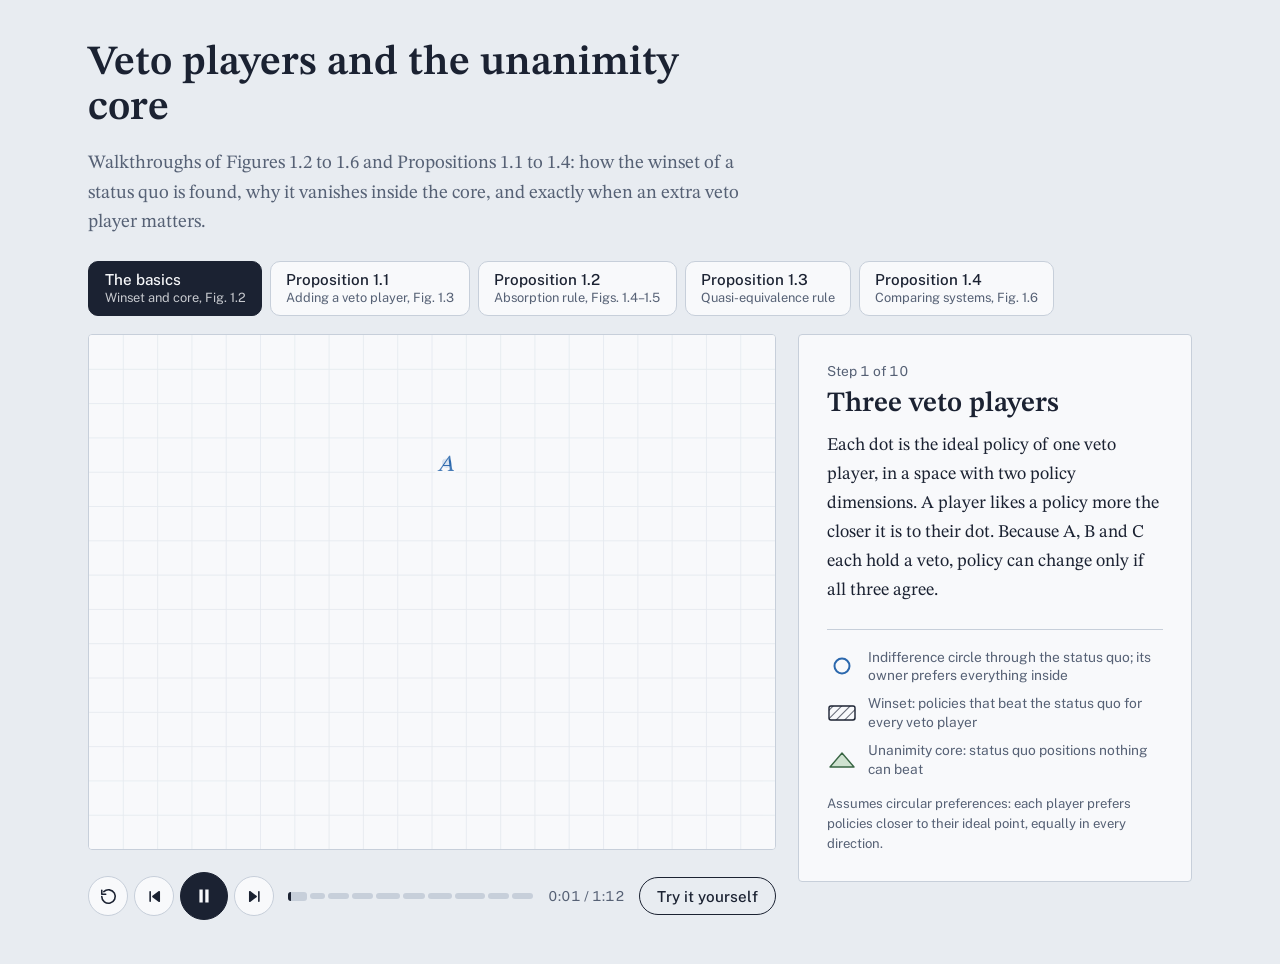
==== commit e827c1d5: "Rename 401-veto-players-unanimity-core2.html to 401-veto-players-unanimity-core.html" ====
--- a/401-veto-players-unanimity-core.html
+++ b/401-veto-players-unanimity-core.html
@@ -11,7 +11,7 @@
 :root{
   --paper:#E8ECF1; --panel:#F8F9FB; --ink:#1B2232; --ink-soft:#566175; --rule:#C7CFDA; --grid:#E3E8EE;
   --a:#2B68AD; --b:#A4651A; --c:#8A3A7D; --d:#1C7F70; --veto:#C4352B;
-  --core:#CFE2D0; --core-ink:#386543; --core-book:#D4D6DA;
+  --core:#CFE2D0; --core-ink:#386543; --core-book:#D4D6DA; --wa-book:#A7ABB2; --wb-book:#D9DBDF;
   --serif:"STIX Two Text","Cambria Math",Cambria,Georgia,serif;
   --sans:"Public Sans",system-ui,-apple-system,"Segoe UI",Roboto,sans-serif;
   color-scheme:light;
@@ -23,14 +23,14 @@
   :root:not([data-theme="light"]){
     --paper:#11161E; --panel:#1A202A; --ink:#E5E9EF; --ink-soft:#9BA5B6; --rule:#2F3746; --grid:#222936;
     --a:#72A9E8; --b:#E1A456; --c:#D088C1; --d:#4DC3AE; --veto:#F2695D;
-    --core:#263B2C; --core-ink:#93C9A0; --core-book:#3A404A;
+    --core:#263B2C; --core-ink:#93C9A0; --core-book:#3A404A; --wa-book:#5B626D; --wb-book:#343A44;
     color-scheme:dark;
   }
 }
 :root[data-theme="dark"]{
   --paper:#11161E; --panel:#1A202A; --ink:#E5E9EF; --ink-soft:#9BA5B6; --rule:#2F3746; --grid:#222936;
   --a:#72A9E8; --b:#E1A456; --c:#D088C1; --d:#4DC3AE; --veto:#F2695D;
-  --core:#263B2C; --core-ink:#93C9A0; --core-book:#3A404A;
+  --core:#263B2C; --core-ink:#93C9A0; --core-book:#3A404A; --wa-book:#5B626D; --wb-book:#343A44;
   color-scheme:dark;
 }
 *,*::before,*::after{box-sizing:inherit}
@@ -42,7 +42,9 @@
 header p{font-family:var(--serif);font-size:clamp(1.02rem,.96rem + .3vw,1.18rem);line-height:1.55;color:var(--ink-soft);margin:0}
 
 .tabs{display:flex;flex-wrap:wrap;gap:8px;margin:0 0 clamp(12px,1.6vw,18px)}
-.tab{font:500 .95rem var(--sans);padding:.58em 1.1em;border-radius:999px;border:1px solid var(--rule);background:var(--panel);color:var(--ink);cursor:pointer}
+.tab{font:500 .95rem var(--sans);padding:.5em 1em .55em;border-radius:10px;border:1px solid var(--rule);background:var(--panel);color:var(--ink);cursor:pointer;display:flex;flex-direction:column;align-items:flex-start;gap:.1em;text-align:left;line-height:1.25}
+.tab-s{font-size:.8rem;font-weight:400;color:var(--ink-soft)}
+.tab[aria-selected="true"] .tab-s{color:inherit;opacity:.78}
 .tab:hover{border-color:var(--ink-soft)}
 .tab[aria-selected="true"]{background:var(--ink);border-color:var(--ink);color:var(--panel)}
 
@@ -100,6 +102,17 @@
 .axis{stroke:var(--ink-soft);stroke-width:1.6}
 .coreseg{stroke:var(--core-ink);stroke-width:8;stroke-linecap:round}
 .pointer{stroke:var(--ink);stroke-width:1.6}
+.hline{stroke:var(--ink);stroke-width:1.8;stroke-dasharray:11 7}
+.perp{stroke:var(--ink);stroke-width:1.5;stroke-dasharray:4 4}
+.tick{stroke:var(--ink);stroke-width:1.6;fill:none}
+.wf-a{fill:var(--a);fill-opacity:.45} .wo-a{fill:none;stroke:var(--a);stroke-width:2.2;stroke-linejoin:round}
+.wf-b{fill:var(--b);fill-opacity:.22} .wo-b{fill:none;stroke:var(--b);stroke-width:2;stroke-linejoin:round}
+.polyA{fill:var(--a);stroke:var(--a);stroke-width:1.8;stroke-linejoin:round}
+.polyB{fill:var(--b);stroke:var(--b);stroke-width:1.8;stroke-linejoin:round}
+.hring{fill:none;stroke:var(--core-ink);stroke-width:2.4;stroke-dasharray:4 3}
+.figure.book .wf-a{fill:var(--wa-book);fill-opacity:1} .figure.book .wf-b{fill:var(--wb-book);fill-opacity:1}
+.figure.book .wo-a,.figure.book .wo-b{stroke:var(--ink);stroke-width:1.4}
+.figure.book .polyA,.figure.book .polyB{stroke:var(--ink);fill-opacity:0 !important}
 .w-cross{fill:url(#hatchX)}
 .ptdot{fill:var(--ink)}
 .ptl{font-family:var(--serif);font-style:italic;font-size:22px;fill:var(--ink);paint-order:stroke;stroke:var(--panel);stroke-width:6px;stroke-linejoin:round}
@@ -150,7 +163,7 @@
 <main>
   <header>
     <h1>Veto players and the unanimity core</h1>
-    <p>Walkthroughs of Figures 1.2 to 1.5: how the winset of a status quo is found, why it vanishes inside the core, and when an extra veto player matters.</p>
+    <p>Walkthroughs of Figures 1.2 to 1.6 and Propositions 1.1 to 1.4: how the winset of a status quo is found, why it vanishes inside the core, and exactly when an extra veto player matters.</p>
   </header>
 
   <div class="tabs" role="tablist" aria-label="Figure" id="tabs"></div>
@@ -182,6 +195,7 @@
         <polygon id="core" class="tri"/>
         <g id="discLayer"></g>
         <g id="winLayer"></g>
+        <g id="polyLayer"></g>
         <g id="ringLayer"></g>
         <polygon id="hullGuide" class="hullg"/>
         <g id="lineLayer"></g>
@@ -232,7 +246,19 @@
           <svg width="30" height="20" viewBox="0 0 30 20" aria-hidden="true"><circle cx="15" cy="10" r="7.5" fill="none" stroke="var(--a)" stroke-width="2"/></svg>
           <span>Indifference circle through the status quo; its owner prefers everything inside</span>
         </div>
-        <div>
+        <div id="legendWA" hidden>
+          <svg width="30" height="20" viewBox="0 0 30 20" aria-hidden="true"><rect x="2" y="3" width="26" height="14" rx="2" fill="var(--a)" fill-opacity=".45" stroke="var(--a)" stroke-width="1.4"/></svg>
+          <span>W(A): changes all of A₁ to A₃ prefer to the status quo</span>
+        </div>
+        <div id="legendWB" hidden>
+          <svg width="30" height="20" viewBox="0 0 30 20" aria-hidden="true"><rect x="2" y="3" width="26" height="14" rx="2" fill="var(--b)" fill-opacity=".22" stroke="var(--b)" stroke-width="1.4"/></svg>
+          <span>W(B): changes all of B₁ to B₅ prefer to the status quo</span>
+        </div>
+        <div id="legendEsc" hidden>
+          <svg width="30" height="20" viewBox="0 0 30 20" aria-hidden="true"><defs><pattern id="hatchVL2" width="5" height="5" patternUnits="userSpaceOnUse" patternTransform="rotate(-45)"><line x1="0" y1="0" x2="0" y2="5" stroke="var(--veto)" stroke-width="1.3"/></pattern></defs><rect x="2" y="3" width="26" height="14" rx="2" fill="url(#hatchVL2)" stroke="var(--veto)" stroke-width="1.3" stroke-dasharray="4 3"/></svg>
+          <span>Part of W(A) that falls outside W(B)</span>
+        </div>
+        <div id="legendHatch">
           <svg width="30" height="20" viewBox="0 0 30 20" aria-hidden="true"><defs><pattern id="hatchL" width="6" height="6" patternUnits="userSpaceOnUse" patternTransform="rotate(45)"><line x1="0" y1="0" x2="0" y2="6" stroke="var(--ink)" stroke-width="1.4"/></pattern></defs><rect x="2" y="3" width="26" height="14" rx="2" fill="url(#hatchL)" stroke="var(--ink)" stroke-width="1.4"/></svg>
           <span>Winset: policies that beat the status quo for every veto player</span>
         </div>
@@ -366,29 +392,34 @@
       mk('text', { x: 80, y: y + 8.5, dy: '0.35em' }, legendG).textContent = text;
     });
   }
+  const polyPool = new Pool($('polyLayer'), () => ({ root: mk('polygon') }));
   const markerPool = new Pool($('markerLayer'), () => {
     const root = mk('g');
     return { root, ring: mk('circle', { class: 'sqring' }, root), dot: mk('circle', { class: 'sqdot' }, root), label: mk('text', { class: 'sql', dy: '0.35em' }, root) };
   });
 
   const pl = {};
-  ['A', 'B', 'C', 'D'].forEach(k => {
+  function getPl(k, cls) {
+    if (pl[k]) return pl[k];
     const root = mk('g', {}, $('playerLayer'));
     pl[k] = {
       root,
+      hring: mk('circle', { class: 'hring', r: 16 }, root),
       vring: mk('circle', { class: 'vring', r: 17 }, root),
       vtag: mk('text', { class: 'vt', 'text-anchor': 'middle', dy: '0.35em' }, root),
-      dot: mk('circle', { class: 'dot ' + k }, root),
-      lbl: mk('text', { class: 'lbl ' + k, 'text-anchor': 'middle', dy: '0.35em' }, root),
+      dot: mk('circle', { class: 'dot ' + cls }, root),
+      lbl: mk('text', { class: 'lbl ' + cls, 'text-anchor': 'middle', dy: '0.35em' }, root),
       hit: mk('circle', { class: 'hit', r: 24, tabindex: -1, 'aria-label': `Player ${k}. Use the arrow keys to move.` }, root),
     };
     pl[k].vtag.textContent = 'veto'; pl[k].lbl.textContent = k; pl[k].hit.dataset.key = k;
-  });
+    return pl[k];
+  }
+  ['A', 'B', 'C', 'D'].forEach(k => getPl(k, k));
   const hitSQ = $('hitSQ'); hitSQ.dataset.key = 'SQ';
   const coreEl = $('core'), hullEl = $('hullGuide'), readout = $('readout');
 
   // ---------- generic renderer ----------
-  const blank = () => ({ sceneOp: 1, pts: [], legendItems: [['core', 'Core'], ['hatch', 'Winset']], grid: 1, players: [], markers: [], rings: [], lines: [], winsets: [], labels: [], core: null, hull: null, arrow: null, readout: { text: '', op: 0 }, legend: 0, book: false, hitSQ: null });
+  const blank = () => ({ sceneOp: 1, pts: [], polys: [], legendItems: [['core', 'Core'], ['hatch', 'Winset']], grid: 1, players: [], markers: [], rings: [], lines: [], winsets: [], labels: [], core: null, hull: null, arrow: null, readout: { text: '', op: 0 }, legend: 0, book: false, hitSQ: null });
 
   function render(st) {
     figure.classList.toggle('book', !!st.book);
@@ -432,11 +463,14 @@
       if (g.empty) return;
       const it = winPool.get(wi++);
       const ghost = w.style === 'ghost';
-      it.under.setAttribute('class', ghost ? '' : 'w-under');
-      it.under.style.display = ghost ? 'none' : '';
+      const ST = { main: ['w-under', 'w-hatch', 'w-out'], cross: ['w-under', 'w-cross', 'w-out'], ghost: [null, 'g-hatch', 'g-out'],
+        fa: ['w-under', 'wf-a', 'wo-a'], fb: [null, 'wf-b', 'wo-b'] }[w.style];
+      it.under.style.display = ST[0] ? '' : 'none';
+      if (ST[0]) it.under.setAttribute('class', ST[0]);
       it.under.style.opacity = 0.85;
-      it.hatch.setAttribute('class', ghost ? 'g-hatch' : (w.style === 'cross' ? 'w-cross' : 'w-hatch'));
-      it.out.setAttribute('class', ghost ? 'g-out' : 'w-out');
+      it.hatch.setAttribute('class', ST[1]);
+      it.out.setAttribute('class', ST[2]);
+      it.out.style.strokeWidth = w.ow ? w.ow + 'px' : '';
       it.under.setAttribute('d', g.d); it.hatch.setAttribute('d', g.d); it.out.setAttribute('d', g.d);
       it.out.style.opacity = ghost ? 1 : (w.outline || 0);
       it.root.style.opacity = w.op;
@@ -483,19 +517,32 @@
 
     const present = st.players.filter(p => p.s > 0);
     const cen = present.length ? meanPt(present) : { x: W / 2, y: H / 2 };
-    ['A', 'B', 'C', 'D'].forEach(k => {
-      const p = st.players.find(q => q.k === k), e = pl[k];
-      if (!p || p.s <= 0) { e.root.style.display = 'none'; return; }
+    const seen = new Set();
+    st.players.forEach(p => {
+      if (!(p.s > 0)) return;
+      const e = getPl(p.k, p.c || p.k); seen.add(p.k);
       e.root.style.display = '';
+      const lt = p.label || p.k; if (e.lbl.textContent !== lt) e.lbl.textContent = lt;
       const u = unit({ x: p.x - cen.x, y: p.y - cen.y }), td = 44 + 22 * Math.abs(u.x);
-      set(e.dot, { cx: p.x, cy: p.y, r: Math.max(0, 8 * p.s) });
-      if (p.lo) set(e.lbl, { x: p.x + p.lo[0], y: p.y + p.lo[1] });
-      else set(e.lbl, { x: p.x + u.x * 27, y: p.y + u.y * 27 });
-      e.lbl.style.opacity = clamp(p.s);
+      set(e.dot, { cx: p.x, cy: p.y, r: Math.max(0, (p.r || 8) * p.s) });
+      if (p.lo) set(e.lbl, { x: p.x + p.lo[0], y: p.y + p.lo[1], 'text-anchor': p.anchor || 'middle' });
+      else set(e.lbl, { x: p.x + u.x * 27, y: p.y + u.y * 27, 'text-anchor': 'middle' });
+      e.lbl.style.opacity = clamp(p.s) * (p.lop === undefined ? 1 : p.lop);
+      set(e.hring, { cx: p.x, cy: p.y }); e.hring.style.opacity = p.hl || 0;
+      e.hit.tabIndex = mode === 'explore' ? 0 : -1;
       set(e.vring, { cx: p.x, cy: p.y }); e.vring.style.opacity = p.veto || 0;
       set(e.vtag, { x: p.x + u.x * td, y: p.y + u.y * td }); e.vtag.style.opacity = p.veto || 0;
       set(e.hit, { cx: p.x, cy: p.y });
     });
+    Object.keys(pl).forEach(k => { if (!seen.has(k)) pl[k].root.style.display = 'none'; });
+
+    st.polys.forEach((g, i) => {
+      const el = polyPool.get(i).root;
+      if (el.getAttribute('class') !== g.cls) el.setAttribute('class', g.cls);
+      el.setAttribute('points', g.pts.map(p => p.x.toFixed(1) + ',' + p.y.toFixed(1)).join(' '));
+      el.style.opacity = g.op; el.style.fillOpacity = g.fill || 0;
+    });
+    polyPool.hideFrom(st.polys.length);
 
     st.markers.forEach((m, i) => {
       const it = markerPool.get(i);
@@ -610,7 +657,7 @@
   // ---------- Figure 1.3 ----------
   const scenes13 = [
     { title: 'Start from Figure 1.2', start: 0, end: 6,
-      body: 'Here is Figure 1.2 again: veto players A, B and C, the hatched winset of SQ₁, and the triangle ABC as the unanimity core, with SQ₂ inside it.' },
+      body: 'Proposition 1.1 says that adding a veto player can only raise policy stability or leave it unchanged. To see why, start from Figure 1.2: veto players A, B and C, the hatched winset of SQ₁, and the triangle ABC as the unanimity core, with SQ₂ inside it.' },
     { title: 'A fourth veto player, D', start: 6, end: 13,
       body: 'Now D joins as a veto player, near A. To see which policies D prefers to SQ₁, draw D’s circle through SQ₁, just as before.' },
     { title: 'The winset of SQ₁ shrinks', start: 13, end: 21,
@@ -632,7 +679,7 @@
     { title: 'Cores never shrink', start: 79, end: 84,
       body: 'Adding a veto player can only add status quo positions that nothing beats; it never removes any. So if there is a unanimity core, its size increases or stays the same as veto players are added.' },
     { title: 'The complete figure', start: 84, end: 91,
-      body: 'With D back in place, this is Figure 1.3. The four circles through SQ₁ leave only a sliver of winset next to SQ₁, and the unanimity core is the whole area ABCD.' },
+      body: 'With D back in place, this is Figure 1.3. The four circles through SQ₁ leave only a sliver of winset next to SQ₁, and the unanimity core is the whole area ABCD. Together, the two halves of this walkthrough are Proposition 1.1: a new veto player shrinks the winset, enlarges the core, or leaves both unchanged, but never lowers policy stability.' },
   ];
 
   const dMoves = [[21.5, 24.5, D0, Dline], [31.5, 34.5, Dline, Dsur], [39.5, 42, Dsur, D0], [71, 74, D0, Din], [79, 81.5, Din, D0]];
@@ -740,7 +787,7 @@
 
   const scenes14 = [
     { title: 'Three actors on a line', start: 0, end: 6,
-      body: 'A, B and C sit on one straight line. For the moment they are ordinary actors, not veto players. The status quo SQ can be anywhere in the plane, so from here on winsets are named after the veto players involved, like W(AB), rather than after SQ.' },
+      body: 'Proposition 1.2, the absorption rule, says that a new veto player added inside the unanimity core of the existing ones has no effect on policy stability. The book builds up to it on a line first. A, B and C sit on one straight line. For the moment they are ordinary actors, not veto players. The status quo SQ can be anywhere in the plane, so from here on winsets are named after the veto players involved, like W(AB), rather than after SQ.' },
     { title: 'Circles through SQ', start: 6, end: 14,
       body: 'Draw each actor’s indifference circle through SQ. Because the three centres lie on one line, every circle also passes through SQ′, the mirror image of SQ; three circles can share two points only when their centres are collinear. D, E and F mark where A’s, B’s and C’s circles cross the line.' },
     { title: 'Veto players A and B', start: 14, end: 21,
@@ -768,7 +815,7 @@
     { title: 'D outside the triangle', start: 110, end: 119,
       body: 'Move D outside the triangle and both results change. The core expands to take in D, and D’s circle now cuts into W(ABC), shrinking the winset (red), at least for some positions of SQ such as this one.' },
     { title: 'The complete Figure 1.5', start: 119, end: 126,
-      body: 'With D back inside, this is Figure 1.5: the winset of A, B and C lies within D’s circle, so adding D changes nothing.' },
+      body: 'With D back inside, this is Figure 1.5: the winset of A, B and C lies within D’s circle, so adding D changes nothing. That is the absorption rule, Proposition 1.2.' },
   ];
 
   function build14(t) { return t < 89 ? build14line(t) : build14plane(t); }
@@ -880,12 +927,300 @@
     return st;
   }
 
+  // ---------- Proposition 1.3 ----------
+  function nearestOnPoly(p, poly) {
+    let best = null, bd = Infinity;
+    for (let i = 0; i < poly.length; i++) {
+      const a = poly[i], b = poly[(i + 1) % poly.length], dx = b.x - a.x, dy = b.y - a.y;
+      const k = clamp(((p.x - a.x) * dx + (p.y - a.y) * dy) / (dx * dx + dy * dy));
+      const q = { x: a.x + k * dx, y: a.y + k * dy }, d = dist(p, q);
+      if (d < bd) { bd = d; best = q; }
+    }
+    return best;
+  }
+  // A line H separating D from the core of S: the perpendicular bisector of D and the nearest point F of the core.
+  function separate(D, S) {
+    if (inHull(D, S)) return null;
+    const F = nearestOnPoly(D, hull(S)), len = dist(D, F);
+    if (len < 3) return null;
+    const n = unit({ x: D.x - F.x, y: D.y - F.y }), u = { x: -n.y, y: n.x };
+    return { F, D, len, n, u, M: lerpPt(F, D, 0.5) };
+  }
+  function mirrorH(S, c) {
+    const h = (S.x - c.M.x) * c.n.x + (S.y - c.M.y) * c.n.y;
+    return { h, proj: { x: S.x - h * c.n.x, y: S.y - h * c.n.y }, X: { x: S.x - 2 * h * c.n.x, y: S.y - 2 * h * c.n.y } };
+  }
+  const sqFor = c => ({ x: c.M.x + c.len * (0.38 * c.n.x - 0.6 * c.u.x), y: c.M.y + c.len * (0.38 * c.n.y - 0.6 * c.u.y) });
+  function hEnd(c) {
+    let s = Infinity;
+    if (c.u.x > 1e-6) s = Math.min(s, (776 - c.M.x) / c.u.x); else if (c.u.x < -1e-6) s = Math.min(s, (24 - c.M.x) / c.u.x);
+    if (c.u.y > 1e-6) s = Math.min(s, (576 - c.M.y) / c.u.y); else if (c.u.y < -1e-6) s = Math.min(s, (24 - c.M.y) / c.u.y);
+    return s;
+  }
+  const off = (p, v, k) => ({ x: p.x + v.x * k, y: p.y + v.y * k });
+  function pushConstruction(st, c, S, o) {
+    st.lines.push({ a: off(c.M, c.u, -1000 * o.lineP), b: off(c.M, c.u, 1000 * o.lineP), op: o.line, cls: 'hline' });
+    const se = hEnd(c);
+    st.labels.push({ text: 'H', ...off(off(c.M, c.u, se - 14), c.n, 18), op: o.label, cls: 'ptl' });
+    if (!S) return null;
+    const r = mirrorH(S, c);
+    if (r.h <= 1) return r;
+    const d = unit({ x: S.x - r.proj.x, y: S.y - r.proj.y });
+    st.lines.push({ a: S, b: lerpPt(S, r.proj, o.perp1P), op: o.perp1, cls: 'perp' });
+    st.lines.push({ a: r.proj, b: lerpPt(r.proj, r.X, o.perp2P), op: o.perp2, cls: 'perp' });
+    const p1 = off(r.proj, d, 11), p2 = off(p1, c.u, 11), p3 = off(r.proj, c.u, 11);
+    st.lines.push({ a: p1, b: p2, op: o.rt, cls: 'tick' }, { a: p2, b: p3, op: o.rt, cls: 'tick' });
+    [lerpPt(S, r.proj, 0.5), lerpPt(r.proj, r.X, 0.5)].forEach(m => st.lines.push({ a: off(m, c.u, -7), b: off(m, c.u, 7), op: o.ticks, cls: 'tick' }));
+    const pl = off(off({ x: 0, y: 0 }, d, 14), c.u, -30);
+    st.pts.push({ x: r.proj.x, y: r.proj.y, label: 'SQ′', lo: [pl.x, pl.y], anchor: 'middle', op: o.proj });
+    st.pts.push({ x: r.X.x, y: r.X.y, label: 'X', lo: [-d.x * 21, -d.y * 21], anchor: 'middle', op: o.X });
+    r.d = d;
+    return r;
+  }
+
+  const S3 = [G.A, G.B, G.C];
+  const D4 = { x: 700, y: 140 }, D4in = { x: 440, y: 265 }, Dlast = { x: 240, y: 190 };
+  const path4 = [[45.5, 47, D4, { x: 720, y: 330 }], [47, 48.5, { x: 720, y: 330 }, { x: 560, y: 460 }],
+    [48.5, 50, { x: 560, y: 460 }, { x: 300, y: 470 }], [50, 51.7, { x: 300, y: 470 }, { x: 170, y: 330 }], [51.7, 53.5, { x: 170, y: 330 }, Dlast]];
+  const cons0 = separate(D4, S3), SQ4 = sqFor(cons0);
+  const consLast = separate(Dlast, S3), SQlast = sqFor(consLast);
+  const SQcav = { x: 330, y: 470 };
+  function d4At(t) {
+    if (t >= 54.5) return along(t, [[54.5, 57, Dlast, D4in], [59, 60.5, D4in, D4]], Dlast);
+    if (t >= 45.5) return along(t, path4, D4);
+    return along(t, [[7.5, 9.5, D4, D4in], [11, 12.5, D4in, D4]], D4);
+  }
+
+  const scenes4 = [
+    { title: 'The question', start: 0, end: 7,
+      body: 'Proposition 1.3 asks when a new veto player D leaves the winset of every status quo unchanged. The answer: exactly when D is located in the unanimity core of the existing veto players S. Here S is A, B and C, and their core is the triangle ABC.' },
+    { title: 'Inside the core: absorbed', start: 7, end: 13,
+      body: 'One half is already done. If D sits inside the core, the absorption rule (Proposition 1.2, previous tab) shows that D never shrinks any winset. (The book calls this half the proof of necessity; in standard terms it shows that being in the core is sufficient for D to be harmless.)' },
+    { title: 'Separate D from the core', start: 13, end: 20,
+      body: 'For the other half, suppose D is outside the core. Then a straight line H can be drawn with A, B and C on one side and D on the other, for example halfway between D and the nearest point of the triangle. In more dimensions, H is a hyperplane.' },
+    { title: 'Reflect the status quo', start: 20, end: 29,
+      body: 'Place a status quo SQ on D’s side of H. Drop a perpendicular from SQ to H, meeting it at SQ′, and continue the same distance again to X. X is the mirror image of SQ across H.' },
+    { title: 'A, B and C prefer X', start: 29, end: 37,
+      body: 'H is the perpendicular bisector of SQ and X, so every point on X’s side of H is closer to X than to SQ. A, B and C are all on that side, so each of their circles through SQ contains X: X is in the winset of SQ when only A, B and C are veto players.' },
+    { title: 'D prefers SQ', start: 37, end: 45,
+      body: 'D is on SQ’s side of H, so D is closer to SQ than to X, and D’s circle through SQ leaves X out. Adding D removes X, along with the rest of the red area, from the winset. The winset of this SQ shrinks.' },
+    { title: 'Any D outside the core', start: 45, end: 59,
+      body: 'The construction works wherever D is outside the core: there is always a separating line, a status quo on D’s side, and a reflected point X that D vetoes. Only when D moves into the core does it break down, because no line can then separate D from A, B and C. (This half shows that being in the core is necessary.)' },
+    { title: 'Why it’s only quasi-equivalence', start: 59, end: 68,
+      body: 'With D outside, the core grows from the triangle to the dashed outline ABCD. But move the status quo here: D’s circle encloses the whole winset, so for this SQ adding D changes nothing. A bigger core means a smaller winset for some status quo positions, not for every one.' },
+    { title: 'Two criteria, closely linked', start: 68, end: 75,
+      body: 'The size of the core doesn’t depend on the status quo, while the winset does. Even so, Proposition 1.3 shows they agree on the basic question: a new veto player enlarges the core exactly when it shrinks the winset of at least one status quo. The two measures of policy stability are closely correlated.' },
+  ];
+
+  function build4(t) {
+    const st = blank();
+    st.grid = ease(prog(t, 0, 1.2));
+    const D = d4At(t);
+    const dS = easeOutBack(prog(t, 3.2, 3.9));
+    st.players = [...K3.map((k, i) => ({ k, x: G[k].x, y: G[k].y, s: easeOutBack(prog(t, 0.6 + i * 0.6, 1.4 + i * 0.6)) })), { k: 'D', x: D.x, y: D.y, s: dS }];
+    st.core = { pts: S3, fill: 0.9 * prog(t, 1.5, 2.5), stroke: prog(t, 1.5, 2.5), solid: true };
+    st.hull = { pts: hull([...S3, D]), op: prog(t, 45.5, 46.5) };
+
+    let c = null, S = null;
+    if (t < 53.5) { c = separate(D, S3); S = c ? sqFor(c) : null; }
+    else { c = consLast; S = t < 60.5 ? SQlast : lerpPt(SQlast, SQcav, ease(prog(t, 60.5, 62.5))); }
+
+    const cop = 1 - prog(t, 54.5, 55.5);
+    let r = null;
+    if (c && t >= 13.5 && cop > 0) {
+      st.lines.push({ a: c.F, b: c.D, op: prog(t, 14, 15) * (1 - prog(t, 19, 20)), cls: 'guide' });
+      r = pushConstruction(st, c, t >= 20.5 ? S : null, {
+        lineP: ease(prog(t, 14, 16)), line: cop, label: prog(t, 16, 16.6) * cop,
+        perp1P: ease(prog(t, 21.5, 23)), perp1: (t >= 21.5 ? 1 : 0) * cop,
+        perp2P: ease(prog(t, 24, 26)), perp2: (t >= 24 ? 1 : 0) * cop,
+        rt: prog(t, 23, 23.6) * cop, proj: prog(t, 23, 23.6) * cop, X: prog(t, 26, 26.6) * cop, ticks: prog(t, 26.6, 27.3) * cop });
+    }
+
+    if (S && t >= 20.5) {
+      const s = easeOutBack(prog(t, 20.5, 21.2));
+      const lab = r && r.d && t < 55.5 ? { offset: [r.d.x * 27, r.d.y * 27], anchor: 'middle' } : {};
+      st.markers.push({ x: S.x, y: S.y, s, label: 'SQ', labelOp: clamp(s), ...lab });
+      st.hitSQ = null;
+      [['A', 29.5, 31], ['B', 30.2, 31.7], ['C', 30.9, 32.4]].forEach(([k, a, b]) =>
+        st.rings.push({ k, c: G[k], S, p: ease(prog(t, a, b)), op: 1, fill: 0.06 * prog(t, b, b + 1) }));
+      st.rings.push({ k: 'D', c: D, S, p: ease(prog(t, 37.5, 39.5)), op: 1, fill: 0.08 * prog(t, 39.5, 40.3) });
+      const g = prog(t, 40, 41);
+      st.winsets.push({ centers: S3, S, style: 'main', op: t >= 33 ? 1 - g : 0, wipe: ease(prog(t, 33, 34.5)), outline: prog(t, 34, 34.8) * (1 - g) });
+      st.winsets.push({ centers: S3, S, style: 'ghost', op: g, wipe: 1 });
+      st.winsets.push({ centers: [...S3, D], S, style: 'main', op: t >= 40 ? 1 : 0, wipe: 1, outline: t >= 40 ? 1 : 0 });
+      if (r && r.d) st.labels.push({ text: 'vetoed by D', ...off(r.X, r.d, -46), op: prog(t, 41, 41.8) * (1 - prog(t, 44.5, 45)), cls: 'vlabel' });
+    }
+
+    st.readout = pickReadout(t, [
+      ['D in the core: no winset changes', 9.6, 10.3, 10.8, 11.3],
+      ['H separates D from A, B and C', 16.6, 17.3, 19.4, 20],
+      ['X mirrors SQ across H', 27.3, 28, 28.5, 29],
+      ['A, B and C all prefer X to SQ', 34.8, 35.5, 36.5, 37],
+      ['D prefers SQ: X leaves the winset', 41.5, 42.3, 44.5, 45],
+      ['D outside the core: some winset shrinks', 46, 46.8, 53.2, 53.8],
+      ['D in the core: no separating line', 57, 57.7, 58.6, 59],
+      ['Core grew, yet this W(SQ) is unchanged', 63, 63.8, 67.5, 68],
+      ['Core grows ⇔ some winset shrinks', 68.5, 69.3, 75, 76],
+    ]);
+    st.legend = 0;
+    return st;
+  }
+
+  // ---------- Proposition 1.4 (Figure 1.6) ----------
+  const F6 = {
+    A1: { x: 378.55, y: 52.1 }, A2: { x: 71.75, y: 433 }, A3: { x: 728.25, y: 546.1 },
+    B1: { x: 365.55, y: 173 }, B2: { x: 182.25, y: 370.6 }, B3: { x: 531.95, y: 461.6 }, B4: { x: 563.15, y: 400.5 }, B5: { x: 463.05, y: 260.1 },
+  };
+  const SQ6 = { x: 697.05, y: 186 };
+  const KA = ['A1', 'A2', 'A3'], KB = ['B1', 'B2', 'B3', 'B4', 'B5'];
+  const sub = { A1: 'A₁', A2: 'A₂', A3: 'A₃', B1: 'B₁', B2: 'B₂', B3: 'B₃', B4: 'B₄', B5: 'B₅' };
+  const lo6 = { A1: [[0, -24], 'middle'], A2: [[-14, 6], 'end'], A3: [[12, 22], 'start'], B1: [[0, -22], 'middle'], B2: [[-14, 0], 'end'],
+    B3: [[6, 24], 'start'], B4: [[14, 0], 'start'], B5: [[14, -16], 'start'] };
+  const B4out = { x: 660, y: 330 };
+  const bPath = {
+    B1: [[47, 49.5, F6.B1, F6.A1], [68, 69.8, F6.A1, F6.B1]],
+    B2: [[50.5, 53, F6.B2, F6.A2], [68, 69.8, F6.A2, F6.B2]],
+    B3: [[54, 56.5, F6.B3, F6.A3], [68, 69.8, F6.A3, F6.B3]],
+    B4: [[70.5, 73, F6.B4, B4out], [77, 78.8, B4out, F6.B4]],
+    B5: [],
+  };
+  const sqTour6 = [[36.5, 38.5, SQ6, { x: 730, y: 430 }], [38.5, 40.8, { x: 730, y: 430 }, { x: 250, y: 250 }],
+    [40.8, 42.6, { x: 250, y: 250 }, { x: 420, y: 330 }], [42.6, 45, { x: 420, y: 330 }, SQ6]];
+  const coincide = { A1: ['B1', 49.5], A2: ['B2', 53], A3: ['B3', 56.5] };
+
+  const scenes6 = [
+    { title: 'Two systems of veto players', start: 0, end: 7,
+      body: 'Proposition 1.4 compares two whole systems of veto players. System A has three players, A₁ to A₃, whose unanimity core is the large triangle. System B has five, B₁ to B₅, all located inside that triangle.' },
+    { title: 'Two winsets of the same status quo', start: 7, end: 17,
+      body: 'Take a status quo SQ₁. Each player’s circle through SQ₁ gives each system’s winset: W(A), where A₁, A₂ and A₃ all prefer the change, and W(B), where all five B players do. The circles run far off the page, so only the two winsets are kept.' },
+    { title: 'More veto players, less stability', start: 17, end: 25,
+      body: 'Even though B has more veto players, W(A) lies entirely inside W(B). Every change that system A would accept, system B would accept too, and more besides. So system A produces more policy stability.' },
+    { title: 'Why: every Bᵢ is absorbed', start: 25, end: 36,
+      body: 'Each Bᵢ sits inside the core of system A, so by the absorption rule (Proposition 1.2) its circle through SQ₁ encloses W(A). That holds for each of B₁ to B₅ in turn, so W(A) lies inside all five circles, and therefore inside W(B).' },
+    { title: 'Any status quo', start: 36, end: 46,
+      body: 'The containment holds wherever the status quo is. When SQ is inside the triangle but outside the pentagon, W(A) is empty while W(B) is not; inside the pentagon, both are empty.' },
+    { title: 'Moving B outward', start: 46, end: 60,
+      body: 'Now move B₁ outward until it coincides with A₁, then B₂ onto A₂ and B₃ onto A₃. Each move enlarges system B’s unanimity core and shrinks W(B), so policy stability in system B rises with every step.' },
+    { title: 'B₄ and B₅ are absorbed', start: 60, end: 68,
+      body: 'Once B₁, B₂ and B₃ coincide with A₁, A₂ and A₃, system B’s core is the whole triangle and W(B) = W(A). B₄ and B₅ are left inside that core, so they are absorbed: despite two extra veto players, system B now behaves exactly like system A.' },
+    { title: 'And vice versa', start: 68, end: 77,
+      body: 'The converse also holds. If even one Bᵢ sits outside A’s core, the construction from Proposition 1.3 finds status quo positions where that player blocks a change system A would accept. Here B₄ has moved outside the triangle, and the red part of W(A) is no longer inside W(B).' },
+    { title: 'The complete Figure 1.6', start: 77, end: 84,
+      body: 'With every Bᵢ back inside the triangle, this is Figure 1.6. Whatever the status quo, W(A) sits inside W(B), so the three-player system A is more stable than the five-player system B.' },
+  ];
+
+  function systemsLayers(st, Apts, Bpts, S, o) {
+    st.winsets.push({ centers: Bpts, S, style: 'fb', op: o.wb, wipe: o.wbWipe, outline: o.wbOut });
+    st.winsets.push({ centers: Apts, S, style: 'ghost', op: o.ghost, wipe: 1 });
+    st.winsets.push({ centers: [...Apts, ...Bpts], S, style: 'fa', op: o.wa, wipe: o.waWipe, outline: o.waOut, ow: o.waW });
+  }
+
+  function build6(t) {
+    const st = blank();
+    st.legend = 0;
+    const bookP = prog(t, 79, 80.5);
+    st.book = t >= 79;
+    st.grid = ease(prog(t, 0, 1.2)) * (1 - 0.6 * bookP);
+    const P = {};
+    KA.forEach(k => P[k] = F6[k]);
+    KB.forEach(k => P[k] = along(t, bPath[k], F6[k]));
+    const S = along(t, sqTour6, SQ6);
+
+    KA.forEach((k, i) => {
+      const [c, partner] = [coincide[k][1], coincide[k][0]];
+      const merged = t >= c && t < 68;
+      const ml = { A1: [[0, -24], 'middle'], A2: [[8, -24], 'middle'], A3: [[-12, 28], 'middle'] }[k];
+      const [lo, an] = merged ? ml : lo6[k];
+      st.players.push({ k, c: 'A', x: P[k].x, y: P[k].y, s: easeOutBack(prog(t, 0.6 + i * 0.6, 1.4 + i * 0.6)),
+        label: merged ? `${sub[k]} = ${sub[partner]}` : sub[k], lo, anchor: an });
+    });
+    KB.forEach((k, i) => {
+      let lop = 1;
+      const m = KA.find(a => coincide[a][0] === k);
+      if (m) lop = 1 - prog(t, coincide[m][1] - 0.7, coincide[m][1]) * (1 - prog(t, 68.5, 69.5));
+      const hl = (k === 'B4' || k === 'B5') ? prog(t, 60.5, 61.3) * (1 - prog(t, 67.3, 68)) : 0;
+      st.players.push({ k, c: 'B', r: 6.5, x: P[k].x, y: P[k].y, s: easeOutBack(prog(t, 3 + i * 0.4, 3.8 + i * 0.4)),
+        label: sub[k], lo: lo6[k][0], anchor: lo6[k][1], lop, hl });
+    });
+
+    const coreTint = 0.07 * prog(t, 25, 26) * (1 - prog(t, 35.5, 36.5));
+    st.polys.push({ pts: hull(KA.map(k => P[k])), cls: 'polyA', op: prog(t, 1.5, 2.5), fill: coreTint });
+    st.polys.push({ pts: hull(KB.map(k => P[k])), cls: 'polyB', op: prog(t, 4.5, 5.5), fill: 0.05 * prog(t, 4.5, 5.5) });
+
+    const sqs = easeOutBack(prog(t, 7.3, 8));
+    if (sqs > 0) st.markers.push({ x: S.x, y: S.y, s: sqs, label: 'SQ₁', labelOp: clamp(sqs) * (1 - prog(t, 36.5, 37) * (1 - prog(t, 45, 45.5))), offset: [16, 2] });
+
+    // circles through SQ: A's, then B's, then each Bᵢ alone
+    KA.forEach((k, i) => st.rings.push({ k: 'A', c: P[k], S, p: ease(prog(t, 8 + i * 0.3, 9.8 + i * 0.3)), op: 0.85 * (1 - prog(t, 12.5, 13.3)) }));
+    KB.forEach((k, i) => {
+      const a = 25.5 + i * 2;
+      const early = ease(prog(t, 13.3 + i * 0.25, 15 + i * 0.25)) > 0 && t < 17;
+      if (early) st.rings.push({ k: 'B', c: P[k], S, p: ease(prog(t, 13.3 + i * 0.25, 15 + i * 0.25)), op: 0.85 * (1 - prog(t, 16.2, 17)) });
+      else if (t >= a && t < a + 2) st.rings.push({ k: 'B', c: P[k], S, p: ease(prog(t, a, a + 1)), op: 1 - prog(t, a + 1.6, a + 2), w: 3,
+        fill: 0.08 * prog(t, a + 0.8, a + 1.1) * (1 - prog(t, a + 1.6, a + 2)) });
+    });
+
+    const pulse = Math.sin(Math.PI * prog(t, 18, 20.5));
+    systemsLayers(st, KA.map(k => P[k]), KB.map(k => P[k]), S, {
+      wb: t >= 15 ? 1 : 0, wbWipe: ease(prog(t, 15, 16.5)), wbOut: prog(t, 16, 16.8),
+      ghost: prog(t, 73, 74) * (1 - prog(t, 77, 78)),
+      wa: t >= 10.5 ? 1 : 0, waWipe: ease(prog(t, 10.5, 12)), waOut: prog(t, 11.5, 12.2), waW: pulse > 0.001 ? 2.2 + 2.6 * pulse : 0,
+    });
+
+    const tourHide = 1 - prog(t, 36, 36.5) * (1 - prog(t, 45, 45.5));
+    st.labels.push({ text: 'W(A)', x: 520, y: 300, op: prog(t, 11.5, 12.2) * tourHide, cls: 'wl' });
+    st.labels.push({ text: 'W(B)', x: 352, y: 352, op: prog(t, 16.3, 17) * tourHide * (1 - prog(t, 47, 47.6) * (1 - prog(t, 79, 80))), cls: 'wl' });
+
+    let tourRo = 'W(A) ⊂ W(B)';
+    if (inHull(S, KB.map(k => P[k]))) tourRo = 'Both winsets are empty';
+    else if (inHull(S, KA.map(k => P[k]))) tourRo = 'W(A) = ∅, but W(B) ≠ ∅';
+    st.readout = pickReadout(t, [
+      ['W(A) ⊂ W(B)', 17.5, 18.3, 24.4, 25],
+      ['Each Bᵢ’s circle encloses W(A)', 26, 26.8, 35.4, 36],
+      [tourRo, 36.5, 37, 45.4, 46],
+      ['B₁ onto A₁: W(B) shrinks', 48, 48.8, 50, 50.5],
+      ['B₂ onto A₂: W(B) shrinks again', 51.5, 52.3, 53.5, 54],
+      ['B₃ onto A₃: now W(B) = W(A)', 55, 55.8, 59.5, 60],
+      ['B₄ and B₅ absorbed: W(B) = W(A)', 61, 61.8, 67.4, 68],
+      ['B₄ outside A’s core: W(A) ⊄ W(B)', 74, 74.8, 76.5, 77],
+    ]);
+    return st;
+  }
+
+  function buildExplore6() {
+    const st = blank(); st.legend = 0;
+    const S = live.SQ, Apts = KA.map(k => live[k]), Bpts = KB.map(k => live[k]);
+    KA.forEach(k => st.players.push({ k, c: 'A', x: live[k].x, y: live[k].y, s: 1, label: sub[k], lo: lo6[k][0], anchor: lo6[k][1] }));
+    KB.forEach(k => st.players.push({ k, c: 'B', r: 6.5, x: live[k].x, y: live[k].y, s: 1, label: sub[k], lo: lo6[k][0], anchor: lo6[k][1] }));
+    st.polys.push({ pts: hull(Apts), cls: 'polyA', op: 1, fill: 0.04 });
+    st.polys.push({ pts: hull(Bpts), cls: 'polyB', op: 1, fill: 0.05 });
+    st.markers.push({ x: S.x, y: S.y, s: 1, label: 'SQ', labelOp: 1, offset: [16, 2] });
+    st.hitSQ = S;
+    systemsLayers(st, Apts, Bpts, S, { wb: 1, wbWipe: 1, wbOut: 1, ghost: 1, wa: 1, waWipe: 1, waOut: 1 });
+    const gA = winsetGeom(Apts, S), gAB = winsetGeom([...Apts, ...Bpts], S);
+    const aA = gA.empty ? 0 : gA.area, aAB = gAB.empty ? 0 : gAB.area;
+    if (aAB > 600) st.labels.push({ text: 'W(A)', x: gAB.cx, y: gAB.cy, op: 1, cls: 'wl' });
+    const allIn = Bpts.every(p => inHull(p, Apts));
+    let text = 'W(A) ⊂ W(B)';
+    if (aA - aAB > 30) text = 'Here part of W(A) lies outside W(B)';
+    else if (!allIn) text = 'W(A) ⊂ W(B) here, but not for every SQ';
+    else if (aA < 1) text = inHull(S, Bpts) ? 'Both winsets are empty' : 'W(A) = ∅, but W(B) ≠ ∅';
+    st.readout = { text, op: 1 };
+    return st;
+  }
+
   const init123 = (withD) => ({ A: G.A, B: G.B, C: G.C, D: D0, SQ: SQ1, includeD: withD });
   const chapters = [
-    { tab: 'Figure 1.2: three veto players', scenes: scenes12, build: build12, init: init123(false) },
-    { tab: 'Figure 1.3: adding a fourth', scenes: scenes13, build: build13, init: init123(true) },
-    { tab: 'Figures 1.4–1.5: absorbed veto players', scenes: scenes14, build: build14,
+    { tab: 'The basics', sub: 'Winset and core, Fig. 1.2', scenes: scenes12, build: build12, init: init123(false) },
+    { tab: 'Proposition 1.1', sub: 'Adding a veto player, Fig. 1.3', scenes: scenes13, build: build13, init: init123(true) },
+    { tab: 'Proposition 1.2', sub: 'Absorption rule, Figs. 1.4–1.5', scenes: scenes14, build: build14,
       init: { A: Q.A, B: Q.B, C: Q.C, D: D2in, SQ: SQb, includeD: true } },
+    { tab: 'Proposition 1.3', sub: 'Quasi-equivalence rule', scenes: scenes4, build: build4, proof: true,
+      init: { A: G.A, B: G.B, C: G.C, D: D4, SQ: SQ4, includeD: true },
+      exploreText: 'Drag D, the status quo or any player. While D is outside the core of A, B and C, the line H separates them. Put SQ on D’s side and the construction finds a point X that A, B and C prefer to SQ but D vetoes (red). Drag D into the triangle and the line disappears: D is absorbed.' },
+    { tab: 'Proposition 1.4', sub: 'Comparing systems, Fig. 1.6', scenes: scenes6, build: build6, systems: true, noD: true,
+      exploreBuild: buildExplore6, init: { ...F6, SQ: SQ6, includeD: false },
+      exploreText: 'Drag the status quo or any veto player. While every Bᵢ stays inside A’s triangle, W(A) stays inside W(B), wherever SQ is. Drag a Bᵢ outside the triangle, then look for status quo positions where part of W(A) (red) escapes W(B).' },
   ];
 
   // ---------- explore ----------
@@ -893,13 +1228,14 @@
   let includeD = false, liveCh = -1;
   function resetLive() {
     const c = chapters[chIdx].init;
-    ['A', 'B', 'C', 'D', 'SQ'].forEach(k => Object.assign(live[k], c[k]));
+    Object.keys(c).forEach(k => { if (k === 'includeD') return; live[k] = live[k] || {}; Object.assign(live[k], c[k]); });
     includeD = c.includeD; liveCh = chIdx;
   }
   const exploreScene = { title: 'Try it yourself',
     body: 'Drag the status quo or any of the players. Outside the shaded core, the hatched winset shows every policy all the veto players prefer to SQ. Move SQ into the core and the winset disappears. Add or remove D to compare three and four veto players.' };
 
   function buildExplore() {
+    if (CH().exploreBuild) return CH().exploreBuild();
     const st = blank(), ks = includeD ? ['A', 'B', 'C', 'D'] : K3, S = live.SQ, pts = ks.map(k => live[k]);
     const inside = inHull(S, pts);
     st.players = ks.map(k => ({ k, x: live[k].x, y: live[k].y, s: 1 }));
@@ -910,6 +1246,15 @@
     if (includeD) st.winsets.push({ centers: K3.map(k => live[k]), S, style: 'ghost', op: 1, wipe: 1 });
     st.winsets.push({ centers: pts, S, style: 'main', op: 1, wipe: 1, outline: 1, label: { text: 'W(SQ)', op: 1, minArea: 600 } });
     st.readout = { text: inside ? 'W(SQ) = ∅, so SQ is in the core' : 'W(SQ) ≠ ∅, so SQ can be beaten', op: 1 };
+    if (CH().proof && includeD) {
+      st.core = { pts: hull(K3.map(k => live[k])), fill: 0.75, stroke: 1, solid: true };
+      st.hull = { pts: hull(pts), op: 1 };
+      const c = separate(live.D, K3.map(k => live[k]));
+      if (c) {
+        const r = pushConstruction(st, c, S, { lineP: 1, line: 0.9, label: 1, perp1P: 1, perp1: 1, perp2P: 1, perp2: 1, rt: 1, proj: 1, X: 1, ticks: 1 });
+        if (r && r.h > 1 && !inside) st.readout = { text: 'SQ is on D’s side of H, so D vetoes X', op: 1 };
+      }
+    }
     return st;
   }
 
@@ -925,7 +1270,10 @@
 
   const tabs = chapters.map((c, i) => {
     const b = document.createElement('button');
-    b.className = 'tab'; b.setAttribute('role', 'tab'); b.textContent = c.tab;
+    b.className = 'tab'; b.setAttribute('role', 'tab');
+    const tt = document.createElement('span'); tt.textContent = c.tab;
+    const ts = document.createElement('span'); ts.className = 'tab-s'; ts.textContent = c.sub;
+    b.append(tt, ts);
     b.addEventListener('click', () => setChapter(i));
     $('tabs').appendChild(b); return b;
   });
@@ -951,7 +1299,7 @@
     if (key === capKey) return;
     const first = capKey === null;
     capKey = key;
-    const sc = idx === -1 ? exploreScene : CH().scenes[idx];
+    const sc = idx === -1 ? { title: exploreScene.title, body: CH().exploreText || exploreScene.body } : CH().scenes[idx];
     const label = idx === -1 ? 'Free exploration' : `Step ${idx + 1} of ${CH().scenes.length}`;
     const token = ++capToken;
     const apply = () => {
@@ -974,8 +1322,12 @@
     $('time').textContent = mode === 'explore' ? '' : `${fmt(t)} / ${fmt(TOTAL())}`;
     exploreTools.hidden = mode !== 'explore';
     toggleDBtn.textContent = includeD ? 'Remove D' : 'Add D';
-    legendVeto.hidden = !(mode === 'explore' ? includeD : chIdx >= 1);
+    const sys = !!CH().systems;
+    legendVeto.hidden = sys || !(mode === 'explore' ? includeD : chIdx >= 1);
     $('legendCross').hidden = !(mode === 'walk' && chIdx === 2);
+    $('legendHatch').hidden = sys;
+    ['legendWA', 'legendWB', 'legendEsc'].forEach(id => { $(id).hidden = !sys; });
+    toggleDBtn.hidden = !!CH().noD;
     tabs.forEach((b, i) => b.setAttribute('aria-selected', String(i === chIdx)));
   }
 
@@ -1025,7 +1377,7 @@
     if (!reduce) setPlaying(true);
   }
 
-  const hits = () => [hitSQ, ...['A', 'B', 'C', 'D'].map(k => pl[k].hit)];
+  const hits = () => [hitSQ, ...Object.values(pl).map(e => e.hit)];
   function enterExplore() {
     setPlaying(false);
     mode = 'explore';
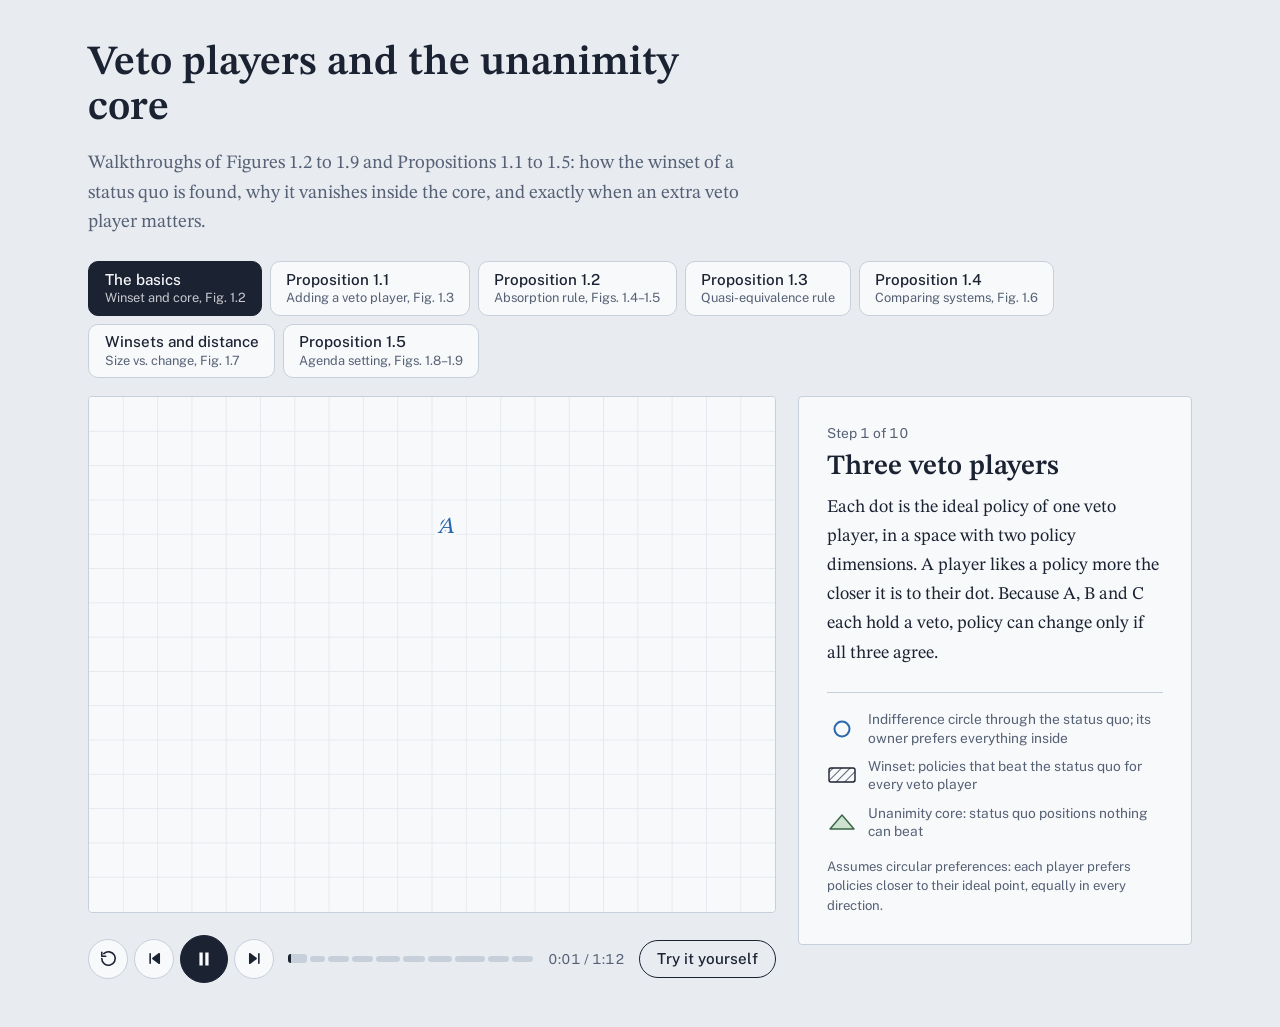
==== commit dba680d0: "Rename 401-veto-players-unanimity-core2.html to 401-veto-players-unanimity-core.html" ====
--- a/401-veto-players-unanimity-core.html
+++ b/401-veto-players-unanimity-core.html
@@ -10,7 +10,7 @@
 <style>
 :root{
   --paper:#E8ECF1; --panel:#F8F9FB; --ink:#1B2232; --ink-soft:#566175; --rule:#C7CFDA; --grid:#E3E8EE;
-  --a:#2B68AD; --b:#A4651A; --c:#8A3A7D; --d:#1C7F70; --veto:#C4352B;
+  --a:#2B68AD; --b:#A4651A; --c:#8A3A7D; --d:#1C7F70; --e:#5157C2; --veto:#C4352B;
   --core:#CFE2D0; --core-ink:#386543; --core-book:#D4D6DA; --wa-book:#A7ABB2; --wb-book:#D9DBDF;
   --serif:"STIX Two Text","Cambria Math",Cambria,Georgia,serif;
   --sans:"Public Sans",system-ui,-apple-system,"Segoe UI",Roboto,sans-serif;
@@ -22,14 +22,14 @@
 @media (prefers-color-scheme: dark){
   :root:not([data-theme="light"]){
     --paper:#11161E; --panel:#1A202A; --ink:#E5E9EF; --ink-soft:#9BA5B6; --rule:#2F3746; --grid:#222936;
-    --a:#72A9E8; --b:#E1A456; --c:#D088C1; --d:#4DC3AE; --veto:#F2695D;
+    --a:#72A9E8; --b:#E1A456; --c:#D088C1; --d:#4DC3AE; --e:#9DA1F2; --veto:#F2695D;
     --core:#263B2C; --core-ink:#93C9A0; --core-book:#3A404A; --wa-book:#5B626D; --wb-book:#343A44;
     color-scheme:dark;
   }
 }
 :root[data-theme="dark"]{
   --paper:#11161E; --panel:#1A202A; --ink:#E5E9EF; --ink-soft:#9BA5B6; --rule:#2F3746; --grid:#222936;
-  --a:#72A9E8; --b:#E1A456; --c:#D088C1; --d:#4DC3AE; --veto:#F2695D;
+  --a:#72A9E8; --b:#E1A456; --c:#D088C1; --d:#4DC3AE; --e:#9DA1F2; --veto:#F2695D;
   --core:#263B2C; --core-ink:#93C9A0; --core-book:#3A404A; --wa-book:#5B626D; --wb-book:#343A44;
   color-scheme:dark;
 }
@@ -93,9 +93,9 @@
 .tri.solid{stroke-dasharray:none}
 .hullg{fill:none;stroke:var(--ink);stroke-width:1.7;stroke-dasharray:8 6;stroke-linejoin:round}
 .disc{stroke:none}
-.disc.A,.dot.A{fill:var(--a)} .disc.B,.dot.B{fill:var(--b)} .disc.C,.dot.C{fill:var(--c)} .disc.D,.dot.D{fill:var(--d)}
+.disc.A,.dot.A{fill:var(--a)} .disc.B,.dot.B{fill:var(--b)} .disc.C,.dot.C{fill:var(--c)} .disc.D,.dot.D{fill:var(--d)} .disc.E,.dot.E{fill:var(--e)}
 .ring{fill:none;stroke-width:2.3;stroke-linecap:round}
-.ring.A{stroke:var(--a)} .ring.B{stroke:var(--b)} .ring.C{stroke:var(--c)} .ring.D{stroke:var(--d)}
+.ring.A{stroke:var(--a)} .ring.B{stroke:var(--b)} .ring.C{stroke:var(--c)} .ring.D{stroke:var(--d)} .ring.E{stroke:var(--e)} .ring.R{stroke:var(--ink-soft);stroke-width:1.8}
 .radius{stroke:var(--ink-soft);stroke-width:1.6;stroke-dasharray:4 5;fill:none}
 .guide{stroke:var(--ink-soft);stroke-width:1.5;stroke-dasharray:2 6;stroke-linecap:round;fill:none}
 .edge{stroke:var(--core-ink);stroke-width:1.3}
@@ -110,6 +110,18 @@
 .polyA{fill:var(--a);stroke:var(--a);stroke-width:1.8;stroke-linejoin:round}
 .polyB{fill:var(--b);stroke:var(--b);stroke-width:1.8;stroke-linejoin:round}
 .hring{fill:none;stroke:var(--core-ink);stroke-width:2.4;stroke-dasharray:4 3}
+.cand{fill:var(--ink)} .candhl{fill:var(--veto)} .sdot{fill:var(--a);fill-opacity:.7}
+.dist{stroke:var(--veto);stroke-width:2.2}
+.caxis{stroke:var(--ink);stroke-width:1.4}
+.meanline{stroke:var(--ink);stroke-width:3.6;stroke-linecap:round}
+.regline{stroke:var(--a);stroke-width:2.6}
+.regline2{stroke:var(--c);stroke-width:2.6}
+.resid{stroke:var(--ink-soft);stroke-width:1}
+.varbar{stroke:var(--b);stroke-width:5;stroke-linecap:round}
+.seg9{stroke:var(--ink);stroke-width:1.5}
+.polyHatch{fill:url(#hatch);stroke:var(--ink);stroke-width:1.4}
+.clbl{font-family:var(--sans);font-size:16px;fill:var(--ink-soft);paint-order:stroke;stroke:var(--panel);stroke-width:4px;stroke-linejoin:round}
+.ctitle{font-family:var(--serif);font-style:italic;font-size:22px;fill:var(--ink);paint-order:stroke;stroke:var(--panel);stroke-width:5px;stroke-linejoin:round}
 .figure.book .wf-a{fill:var(--wa-book);fill-opacity:1} .figure.book .wf-b{fill:var(--wb-book);fill-opacity:1}
 .figure.book .wo-a,.figure.book .wo-b{stroke:var(--ink);stroke-width:1.4}
 .figure.book .polyA,.figure.book .polyB{stroke:var(--ink);fill-opacity:0 !important}
@@ -124,7 +136,7 @@
 .dot{stroke:var(--panel);stroke-width:2.5}
 .lbl,.wl,.vt,.sql,.vlabel{paint-order:stroke;stroke:var(--panel);stroke-linejoin:round}
 .lbl{font-family:var(--serif);font-style:italic;font-size:27px;stroke-width:6px}
-.lbl.A{fill:var(--a)} .lbl.B{fill:var(--b)} .lbl.C{fill:var(--c)} .lbl.D{fill:var(--d)}
+.lbl.A{fill:var(--a)} .lbl.B{fill:var(--b)} .lbl.C{fill:var(--c)} .lbl.D{fill:var(--d)} .lbl.E{fill:var(--e)}
 .sql{font-family:var(--serif);font-style:italic;font-size:23px;fill:var(--ink);stroke-width:6px}
 .wl{font-family:var(--serif);font-style:italic;font-weight:600;font-size:24px;fill:var(--ink);stroke-width:7px}
 .vlabel{font-family:var(--sans);font-weight:600;font-size:16px;fill:var(--veto);stroke-width:5px}
@@ -152,6 +164,7 @@
 @media (max-width:600px){
   .lbl{font-size:36px;stroke-width:7px} .sql{font-size:31px;stroke-width:7px} .wl{font-size:31px;stroke-width:8px}
   .vt{font-size:20px} .vlabel{font-size:21px} .figlegend text{font-size:25px} .ptl{font-size:29px;stroke-width:7px}
+  .clbl{font-size:22px} .ctitle{font-size:28px}
   .readout{font-size:.86rem;left:8px;bottom:7px}
 }
 @media (prefers-reduced-motion: reduce){
@@ -163,7 +176,7 @@
 <main>
   <header>
     <h1>Veto players and the unanimity core</h1>
-    <p>Walkthroughs of Figures 1.2 to 1.6 and Propositions 1.1 to 1.4: how the winset of a status quo is found, why it vanishes inside the core, and exactly when an extra veto player matters.</p>
+    <p>Walkthroughs of Figures 1.2 to 1.9 and Propositions 1.1 to 1.5: how the winset of a status quo is found, why it vanishes inside the core, and exactly when an extra veto player matters.</p>
   </header>
 
   <div class="tabs" role="tablist" aria-label="Figure" id="tabs"></div>
@@ -196,6 +209,7 @@
         <g id="discLayer"></g>
         <g id="winLayer"></g>
         <g id="polyLayer"></g>
+        <g id="dotLayer"></g>
         <g id="ringLayer"></g>
         <polygon id="hullGuide" class="hullg"/>
         <g id="lineLayer"></g>
@@ -242,7 +256,7 @@
         <button class="tool-btn" id="resetBtn">Reset points</button>
       </div>
       <div class="legend">
-        <div>
+        <div id="legendRing">
           <svg width="30" height="20" viewBox="0 0 30 20" aria-hidden="true"><circle cx="15" cy="10" r="7.5" fill="none" stroke="var(--a)" stroke-width="2"/></svg>
           <span>Indifference circle through the status quo; its owner prefers everything inside</span>
         </div>
@@ -264,13 +278,21 @@
         </div>
         <div id="legendCross" hidden>
           <svg width="30" height="20" viewBox="0 0 30 20" aria-hidden="true"><defs><pattern id="hatchXL" width="6" height="6" patternUnits="userSpaceOnUse" patternTransform="rotate(45)"><line x1="0" y1="0" x2="0" y2="6" stroke="var(--ink)" stroke-width="1.2"/><line x1="0" y1="0" x2="6" y2="0" stroke="var(--ink)" stroke-width="1.2"/></pattern></defs><rect x="2" y="3" width="26" height="14" rx="2" fill="url(#hatchXL)" stroke="var(--ink)" stroke-width="1.4"/></svg>
-          <span>Cross-hatched: W(ABC), the winset when A, B and C are all veto players</span>
+          <span id="legendCrossText">Cross-hatched: W(ABC), the winset when A, B and C are all veto players</span>
         </div>
         <div id="legendVeto" hidden>
           <svg width="30" height="20" viewBox="0 0 30 20" aria-hidden="true"><defs><pattern id="hatchVL" width="5" height="5" patternUnits="userSpaceOnUse" patternTransform="rotate(-45)"><line x1="0" y1="0" x2="0" y2="5" stroke="var(--veto)" stroke-width="1.3"/></pattern></defs><rect x="2" y="3" width="26" height="14" rx="2" fill="url(#hatchVL)" stroke="var(--veto)" stroke-width="1.3" stroke-dasharray="4 3"/></svg>
           <span>Vetoed by the newly added veto player: in the old winset, but not the new one</span>
         </div>
-        <div>
+        <div id="legendCand" hidden>
+          <svg width="30" height="20" viewBox="0 0 30 20" aria-hidden="true"><circle cx="9" cy="10" r="3.5" fill="var(--ink)"/><circle cx="20" cy="10" r="3.5" fill="var(--ink)"/></svg>
+          <span>Dots: possible replacements SQ′; the dashed circle marks the farthest any of them can be</span>
+        </div>
+        <div id="legendSetter" hidden>
+          <svg width="30" height="20" viewBox="0 0 30 20" aria-hidden="true"><circle cx="15" cy="10" r="7.5" fill="none" stroke="var(--c)" stroke-width="2" stroke-dasharray="4 3"/></svg>
+          <span>Dashed circle: the agenda setter’s indifference circle through his proposal</span>
+        </div>
+        <div id="legendCore">
           <svg width="30" height="20" viewBox="0 0 30 20" aria-hidden="true"><path d="M3 17L15 3L27 17z" fill="var(--core)" stroke="var(--core-ink)" stroke-width="1.4" stroke-linejoin="round"/></svg>
           <span>Unanimity core: status quo positions nothing can beat</span>
         </div>
@@ -322,7 +344,7 @@
   // Every indifference circle passes through S, so in polar form around S each disc is
   // { S + s·u : 0 < s < 2·u·(centre − S) }. The winset is the pointwise minimum over the discs.
   function winsetGeom(centers, S) {
-    const N = 540, pts = []; let any = false, minx = Infinity, maxx = -Infinity;
+    const N = 540, pts = []; let any = false, minx = Infinity, maxx = -Infinity, maxr = 0, far = null;
     for (let i = 0; i < N; i++) {
       const th = 2 * Math.PI * i / N, dx = Math.cos(th), dy = Math.sin(th);
       let r = Infinity;
@@ -330,13 +352,14 @@
       if (!(r > 0.3)) r = 0; else any = true;
       const x = S.x + r * dx, y = S.y + r * dy;
       pts.push([x, y]); if (x < minx) minx = x; if (x > maxx) maxx = x;
+      if (r > maxr) { maxr = r; far = { x, y }; }
     }
     if (!any) return { empty: true };
     let A2 = 0, cx = 0, cy = 0;
     for (let i = 0; i < N; i++) { const [x1, y1] = pts[i], [x2, y2] = pts[(i + 1) % N], c = x1 * y2 - x2 * y1; A2 += c; cx += (x1 + x2) * c; cy += (y1 + y2) * c; }
     const area = Math.abs(A2) / 2;
     if (area < 0.5) return { empty: true };
-    return { empty: false, area, cx: cx / (3 * A2), cy: cy / (3 * A2), minx, maxx,
+    return { empty: false, area, cx: cx / (3 * A2), cy: cy / (3 * A2), minx, maxx, maxr, far,
       d: 'M' + pts.map(p => p[0].toFixed(1) + ' ' + p[1].toFixed(1)).join('L') + 'Z' };
   }
 
@@ -393,6 +416,7 @@
     });
   }
   const polyPool = new Pool($('polyLayer'), () => ({ root: mk('polygon') }));
+  const dotPool = new Pool($('dotLayer'), () => ({ root: mk('circle') }));
   const markerPool = new Pool($('markerLayer'), () => {
     const root = mk('g');
     return { root, ring: mk('circle', { class: 'sqring' }, root), dot: mk('circle', { class: 'sqdot' }, root), label: mk('text', { class: 'sql', dy: '0.35em' }, root) };
@@ -419,7 +443,7 @@
   const coreEl = $('core'), hullEl = $('hullGuide'), readout = $('readout');
 
   // ---------- generic renderer ----------
-  const blank = () => ({ sceneOp: 1, pts: [], polys: [], legendItems: [['core', 'Core'], ['hatch', 'Winset']], grid: 1, players: [], markers: [], rings: [], lines: [], winsets: [], labels: [], core: null, hull: null, arrow: null, readout: { text: '', op: 0 }, legend: 0, book: false, hitSQ: null });
+  const blank = () => ({ sceneOp: 1, pts: [], polys: [], dots: [], legendItems: [['core', 'Core'], ['hatch', 'Winset']], grid: 1, players: [], markers: [], rings: [], lines: [], winsets: [], labels: [], core: null, hull: null, arrow: null, readout: { text: '', op: 0 }, legend: 0, book: false, hitSQ: null });
 
   function render(st) {
     figure.classList.toggle('book', !!st.book);
@@ -449,7 +473,7 @@
       const deg = Math.atan2(r.S.y - r.c.y, r.S.x - r.c.x) * 180 / Math.PI;
       ring.setAttribute('transform', `rotate(${deg.toFixed(2)} ${r.c.x} ${r.c.y})`);
       const len = 2 * Math.PI * rad + 2;
-      if (r.p >= 1) { ring.style.strokeDasharray = 'none'; ring.style.strokeDashoffset = '0'; }
+      if (r.p >= 1) { ring.style.strokeDasharray = r.dash || 'none'; ring.style.strokeDashoffset = '0'; }
       else { ring.style.strokeDasharray = `${len} ${len}`; ring.style.strokeDashoffset = String(len * (1 - r.p)); }
       ring.style.opacity = r.p > 0 ? r.op : 0;
       ring.style.strokeWidth = r.w ? r.w + 'px' : '';
@@ -490,7 +514,7 @@
       const el = labelPool.get(i).root;
       if (el.textContent !== l.text) el.textContent = l.text;
       if (el.getAttribute('class') !== l.cls) el.setAttribute('class', l.cls);
-      set(el, { x: l.x, y: l.y }); el.style.opacity = l.op;
+      set(el, { x: l.x, y: l.y, 'text-anchor': l.anchor || 'middle' }); el.style.opacity = l.op;
     });
     labelPool.hideFrom(labels.length);
 
@@ -543,6 +567,15 @@
       el.style.opacity = g.op; el.style.fillOpacity = g.fill || 0;
     });
     polyPool.hideFrom(st.polys.length);
+
+    let di = 0;
+    st.dots.forEach(d => {
+      if (!(d.op > 0)) return;
+      const el = dotPool.get(di++).root;
+      if (el.getAttribute('class') !== d.cls) el.setAttribute('class', d.cls);
+      set(el, { cx: d.x, cy: d.y, r: d.r }); el.style.opacity = d.op;
+    });
+    dotPool.hideFrom(di);
 
     st.markers.forEach((m, i) => {
       const it = markerPool.get(i);
@@ -1209,6 +1242,327 @@
     return st;
   }
 
+  // ---------- Winset size and distance (Figure 1.7) ----------
+  const rng = seed => () => { seed |= 0; seed = seed + 0x6D2B79F5 | 0; let q = Math.imul(seed ^ seed >>> 15, 1 | seed); q = q + Math.imul(q ^ q >>> 7, 61 | q) ^ q; return ((q ^ q >>> 14) >>> 0) / 4294967296; };
+  const R7 = rng(17);
+  const cases7 = Array.from({ length: 150 }, () => { const s = 0.05 + 0.95 * R7(); return { s, d: s * R7() }; });
+  const ols = (xs, ys) => {
+    const n = xs.length, mx = xs.reduce((a, b) => a + b, 0) / n, my = ys.reduce((a, b) => a + b, 0) / n;
+    let sxy = 0, sxx = 0; xs.forEach((x, i) => { sxy += (x - mx) * (ys[i] - my); sxx += (x - mx) ** 2; });
+    const b = sxy / sxx; return { a: my - b * mx, b };
+  };
+  const fit7 = ols(cases7.map(c => c.s), cases7.map(c => c.d));
+  cases7.forEach(c => { c.res = Math.abs(c.d - (fit7.a + fit7.b * c.s)); });
+  const fit7r = ols(cases7.map(c => c.s), cases7.map(c => c.res));
+  const CX = s => 720 - 550 * s, CY = d => 470 - 390 * d, CYr = r => 470 - 390 * 1.6 * r;
+
+  const A7 = { x: 260, y: 330 }, B7 = { x: 520, y: 330 };
+  const SQL7 = { x: 330, y: 180 }, SQS7 = { x: 380, y: 300 }, SQC7 = { x: 390, y: 330 };
+  const sq7moves = [[10.5, 13.5, SQL7, SQS7], [17.5, 20, SQS7, SQL7], [30, 32, SQL7, SQC7], [33.5, 35.5, SQC7, SQL7]];
+  const candParams = Array.from({ length: 14 }, (_, i) => [(0.5 + i * 0.6180339) % 1, 0.15 + 0.8 * Math.sqrt((0.3 + i * 0.4142136) % 1)]);
+  const rhoAt = (centers, S, th) => { const dx = Math.cos(th), dy = Math.sin(th); let r = Infinity; for (const c of centers) r = Math.min(r, 2 * (dx * (c.x - S.x) + dy * (c.y - S.y))); return Math.max(0, r); };
+  function candidates(centers, S) {
+    const N = 360, pos = [];
+    for (let i = 0; i < N; i++) pos.push(rhoAt(centers, S, 2 * Math.PI * i / N) > 0.5);
+    let i0 = -1; for (let i = 0; i < N; i++) if (pos[i] && !pos[(i + N - 1) % N]) { i0 = i; break; }
+    if (i0 < 0) return [];
+    let L = 0; while (L < N && pos[(i0 + L) % N]) L++;
+    if (L < 2) return [];
+    return candParams.map(([a, r]) => {
+      const th = 2 * Math.PI * (i0 + 0.5 + a * (L - 1.5)) / N, rho = rhoAt(centers, S, th) * r;
+      return { x: S.x + Math.cos(th) * rho, y: S.y + Math.sin(th) * rho };
+    });
+  }
+  function spaceLayers(st, A, B, S, o) {
+    const cen = [A, B], g = winsetGeom(cen, S), cands = candidates(cen, S);
+    st.rings.push({ k: 'A', c: A, S, p: o.ringA, op: 1, fill: 0.06 * o.fill });
+    st.rings.push({ k: 'B', c: B, S, p: o.ringB, op: 1, fill: 0.06 * o.fill });
+    st.winsets.push({ centers: cen, S, style: 'main', op: o.w, wipe: o.wipe, outline: o.wOut });
+    if (!g.empty && o.reach > 0) st.rings.push({ k: 'R', c: S, S: g.far, p: 1, op: o.reach, dash: '6 6' });
+    let iN = -1, iF = -1;
+    if (cands.length) { let dn = Infinity, df = -1; cands.forEach((q, i) => { const d = dist(q, S); if (d < dn) { dn = d; iN = i; } if (d > df) { df = d; iF = i; } }); }
+    cands.forEach((q, i) => {
+      const isH = (i === iN || i === iF) && o.hl > 0;
+      st.dots.push({ x: q.x, y: q.y, r: isH ? 5.6 : 4.2, cls: isH ? 'candhl' : 'cand', op: o.cand(i) });
+    });
+    if (o.hl > 0 && iN >= 0) {
+      st.lines.push({ a: S, b: cands[iN], op: o.hl, cls: 'dist' }, { a: S, b: cands[iF], op: o.hl, cls: 'dist' });
+      st.labels.push({ text: 'a near SQ′', x: cands[iN].x - 16, y: cands[iN].y + 18, op: o.hl, cls: 'clbl', anchor: 'end' });
+      st.labels.push({ text: 'a far SQ′', x: cands[iF].x + 14, y: cands[iF].y + 4, op: o.hl, cls: 'clbl', anchor: 'start' });
+    }
+    return g;
+  }
+
+  const scenesDist = [
+    { title: 'What the propositions leave open', start: 0, end: 9,
+      body: 'Propositions 1.1 to 1.4 describe the winset of the status quo, not which of its points will replace SQ. Here two veto players, A and B, have a large winset, and any of these dots could become the new policy SQ′.' },
+    { title: 'A small winset forces a small change', start: 9, end: 17,
+      body: 'Move the status quo so that its winset shrinks. Every possible replacement now lies close to SQ; the dashed circle marks the farthest any SQ′ could be. When the winset is small, the new policy has to be close to the old one.' },
+    { title: 'A large winset allows both', start: 17, end: 26,
+      body: 'With a large winset, the replacement could be far from SQ, or right next to it. A large winset permits a big change; it doesn’t guarantee one.' },
+    { title: 'Necessary, not sufficient', start: 26, end: 37,
+      body: 'So the propositions give a necessary, not a sufficient, condition. A big move tells you the winset was large; a small move doesn’t tell you it was small. Likewise, inside the unanimity core there is no change at all, but no change doesn’t prove the status quo was in the core.' },
+    { title: 'Many cases at once', start: 37, end: 48,
+      body: 'Now picture many status quos and their replacements. Plot each case by the size of its winset (large on the left, small on the right, as in the book) and by how far policy moved. If every feasible distance is equally plausible, the cases fill the hatched triangle: small winsets leave room only for small moves.' },
+    { title: 'Bigger winsets: larger, more variable moves', start: 48, end: 57,
+      body: 'Two predictions follow. On average, |SQ − SQ′| grows with the size of the winset (bold line). And its variance grows too (bars): large winsets produce small moves as well as large ones.' },
+    { title: 'Why a simple regression is weak', start: 57, end: 65,
+      body: 'Because the spread is so wide where winsets are large, a simple correlation or regression of distance on winset size will look statistically weak: the errors are heteroskedastic, as the thin residual lines show.' },
+    { title: 'The double test', start: 65, end: 74,
+      body: 'The right test has two parts: the regression of distance on winset size, and a second look at its residuals. Plot the size of each residual against winset size and it rises too. Both slopes point the same way, as the theory predicts.' },
+    { title: 'The complete Figure 1.7', start: 74, end: 81,
+      body: 'Without the individual cases, this is Figure 1.7: the hatched triangle of possible distances and the bold line of their average, both shrinking toward zero as the winset of the status quo gets smaller.' },
+  ];
+
+  function buildDist(t) { return t < 37 ? buildDistSpace(t) : buildDistChart(t); }
+
+  function buildDistSpace(t) {
+    const st = blank(); st.legend = 0;
+    st.sceneOp = 1 - prog(t, 36, 37);
+    st.grid = ease(prog(t, 0, 1.2));
+    const S = along(t, sq7moves, SQL7);
+    st.players.push({ k: 'A', x: A7.x, y: A7.y, s: easeOutBack(prog(t, 0.5, 1.3)), lo: [0, 28] });
+    st.players.push({ k: 'B', x: B7.x, y: B7.y, s: easeOutBack(prog(t, 0.9, 1.7)), lo: [0, 28] });
+    st.lines.push({ a: { x: 200, y: 330 }, b: { x: 200 + 380 * ease(prog(t, 0.2, 1.5)), y: 330 }, op: 1, cls: 'axis' });
+    const sqs = easeOutBack(prog(t, 1.8, 2.5));
+    st.markers.push({ x: S.x, y: S.y, s: sqs, label: 'SQ', labelOp: clamp(sqs), offset: [0, -26], anchor: 'middle' });
+    spaceLayers(st, A7, B7, S, {
+      ringA: ease(prog(t, 2.5, 4.3)), ringB: ease(prog(t, 2.8, 4.6)), fill: prog(t, 4.3, 5),
+      w: t >= 4.5 ? 1 : 0, wipe: ease(prog(t, 4.5, 5.8)), wOut: prog(t, 5.3, 6),
+      reach: prog(t, 9.3, 10), hl: prog(t, 20.5, 21.5) * (1 - prog(t, 29.5, 30)),
+      cand: i => prog(t, 6 + i * 0.17, 6.4 + i * 0.17),
+    });
+    st.readout = pickReadout(t, [
+      ['Any point of W(SQ) could become SQ′', 7, 7.8, 8.6, 9],
+      ['Small W(SQ): SQ′ must stay close', 13.6, 14.4, 16.5, 17],
+      ['Large W(SQ): SQ′ may be near or far', 21.5, 22.3, 25.5, 26],
+      ['A far move ⇒ the winset was large', 26.5, 27.3, 29.4, 30],
+      ['In the core: no change at all', 32, 32.6, 33.3, 33.7],
+      ['A small move ⇏ a small winset', 34, 34.6, 35.8, 36.3],
+    ]);
+    return st;
+  }
+
+  function buildDistChart(t) {
+    const st = blank(); st.legend = 0;
+    st.sceneOp = prog(t, 37, 38);
+    const bookP = prog(t, 76, 77.5);
+    st.book = t >= 76;
+    st.grid = 0.35 * (1 - bookP);
+    const ax = ease(prog(t, 37.5, 39)), box = prog(t, 38.5, 39.5);
+    st.lines.push({ a: { x: 170, y: 470 }, b: { x: 170 + 550 * ax, y: 470 }, op: 1, cls: 'caxis' });
+    st.lines.push({ a: { x: 170, y: 470 }, b: { x: 170, y: 470 - 390 * ax }, op: 1, cls: 'caxis' });
+    st.lines.push({ a: { x: 170, y: 80 }, b: { x: 720, y: 80 }, op: box * 0.6, cls: 'caxis' }, { a: { x: 720, y: 80 }, b: { x: 720, y: 470 }, op: box * 0.6, cls: 'caxis' });
+    st.labels.push({ text: 'W(SQ)', x: 445, y: 540, op: box, cls: 'ctitle' });
+    st.labels.push({ text: 'large', x: 172, y: 500, op: box, cls: 'clbl', anchor: 'start' }, { text: 'small', x: 718, y: 500, op: box, cls: 'clbl', anchor: 'end' });
+    st.labels.push({ text: 'large', x: 152, y: 90, op: box, cls: 'clbl', anchor: 'end' }, { text: 'small', x: 152, y: 460, op: box, cls: 'clbl', anchor: 'end' });
+    const yt = pickReadout(t, [['|SQ − SQ′|', 38.5, 39.5, 66, 66.8], ['|residual|', 66.8, 67.6, 74, 74.8], ['|SQ − SQ′|', 74.8, 75.6, 999, 1000]]);
+    if (yt.op > 0) st.labels.push({ text: yt.text, x: 152, y: 275, op: yt.op, cls: 'ctitle', anchor: 'end' });
+
+    st.polys.push({ pts: [{ x: 170, y: 80 }, { x: 720, y: 470 }, { x: 170, y: 470 }], cls: 'polyHatch', op: prog(t, 45.5, 46.8) * (1 - 0.85 * prog(t, 65.5, 67) * (1 - prog(t, 74, 75.5))), fill: 1 });
+
+    const morph = ease(prog(t, 65.5, 68)) * (1 - ease(prog(t, 74, 75.5)));
+    const dotsOut = 1 - prog(t, 75, 76.5);
+    cases7.forEach((c, i) => {
+      const op = prog(t, 39 + i * 0.04, 39.3 + i * 0.04) * dotsOut;
+      if (op > 0) st.dots.push({ x: CX(c.s), y: CY(c.d) * (1 - morph) + CYr(c.res) * morph, r: 3.4, cls: 'sdot', op });
+    });
+
+    const mp = ease(prog(t, 48.5, 50.5));
+    if (mp > 0) st.lines.push({ a: { x: CX(1), y: CY(0.5) }, b: { x: CX(1 - mp), y: CY(0.5 * (1 - mp)) }, op: (1 - 0.75 * prog(t, 57, 58) - 0.25 * prog(t, 65.5, 66.5)) * 1 + (prog(t, 74, 75) * (0.75 * prog(t, 57, 58) + 0.25 * prog(t, 65.5, 66.5))), cls: 'meanline' });
+    [0.9, 0.7, 0.5, 0.3, 0.12].forEach((s, i) => {
+      const op = prog(t, 51 + i * 0.4, 51.6 + i * 0.4) * (1 - prog(t, 56.5, 57.2)), m = s / 2, sd = s / Math.sqrt(12);
+      if (op > 0) st.lines.push({ a: { x: CX(s), y: CY(m - sd) }, b: { x: CX(s), y: CY(m + sd) }, op, cls: 'varbar' });
+    });
+    const rp = ease(prog(t, 57.5, 59));
+    if (rp > 0) { const s1 = 1 - 0.95 * rp; st.lines.push({ a: { x: CX(1), y: CY(fit7.a + fit7.b) }, b: { x: CX(s1), y: CY(fit7.a + fit7.b * s1) }, op: 1 - prog(t, 65, 66), cls: 'regline' }); }
+    const resOp = prog(t, 59.5, 61) * (1 - prog(t, 65, 65.8));
+    if (resOp > 0) cases7.forEach(c => st.lines.push({ a: { x: CX(c.s), y: CY(c.d) }, b: { x: CX(c.s), y: CY(fit7.a + fit7.b * c.s) }, op: resOp * 0.7, cls: 'resid' }));
+    const r2 = ease(prog(t, 68.5, 70));
+    if (r2 > 0) { const s1 = 1 - 0.95 * r2; st.lines.push({ a: { x: CX(1), y: CYr(fit7r.a + fit7r.b) }, b: { x: CX(s1), y: CYr(fit7r.a + fit7r.b * s1) }, op: 1 - prog(t, 74, 74.6), cls: 'regline2' }); }
+
+    st.readout = pickReadout(t, [
+      ['Each dot: one status quo and its replacement', 40, 40.8, 44.8, 45.3],
+      ['No case can fall outside the triangle', 46.5, 47.2, 47.6, 48],
+      ['Mean and variance both rise with W(SQ)', 53, 53.8, 56.4, 57],
+      ['Heteroskedastic: a weak simple correlation', 61, 61.8, 64.4, 65],
+      ['Test the regression and its residuals', 70, 70.8, 73.4, 74],
+    ]);
+    return st;
+  }
+
+  function buildExploreDist() {
+    const st = blank(); st.legend = 0;
+    const S = live.SQ;
+    st.players.push({ k: 'A', x: live.A.x, y: live.A.y, s: 1 }, { k: 'B', x: live.B.x, y: live.B.y, s: 1 });
+    st.markers.push({ x: S.x, y: S.y, s: 1, label: 'SQ', labelOp: 1 }); st.hitSQ = S;
+    st.lines.push({ a: live.A, b: live.B, op: 1, cls: 'axis' });
+    const g = spaceLayers(st, live.A, live.B, S, { ringA: 1, ringB: 1, fill: 1, w: 1, wipe: 1, wOut: 1, reach: 1, hl: 1, cand: () => 1 });
+    st.readout = { text: g.empty ? 'W(SQ) = ∅: no change is possible' : `Largest possible |SQ − SQ′| = ${(g.maxr / dist(live.A, live.B)).toFixed(2)} × |AB|`, op: 1 };
+    return st;
+  }
+  // ---------- Proposition 1.5: agenda setting (Figures 1.8 and 1.9) ----------
+  function circleX(c1, r1, c2, r2) {
+    const d = dist(c1, c2);
+    if (d < 1e-9 || d > r1 + r2 || d < Math.abs(r1 - r2)) return [];
+    const a = (r1 * r1 - r2 * r2 + d * d) / (2 * d), h = Math.sqrt(Math.max(0, r1 * r1 - a * a));
+    const ux = (c2.x - c1.x) / d, uy = (c2.y - c1.y) / d, mx = c1.x + a * ux, my = c1.y + a * uy;
+    return [{ x: mx - h * uy, y: my + h * ux }, { x: mx + h * uy, y: my - h * ux }];
+  }
+  // The agenda setter's proposal: the point closest to P inside the winset of the other veto players
+  // (falls back to SQ itself when nothing there beats SQ for the setter).
+  function bestIn(P, centers, S) {
+    const discs = centers.map(c => ({ c, r: dist(c, S) }));
+    const inside = q => discs.every(d => dist(q, d.c) <= d.r + 0.01);
+    if (inside(P)) return { x: P.x, y: P.y };
+    let best = { x: S.x, y: S.y }, bd = dist(S, P);
+    const consider = q => { if (inside(q)) { const d = dist(q, P); if (d < bd - 1e-9) { bd = d; best = q; } } };
+    discs.forEach(d => { const u = unit({ x: P.x - d.c.x, y: P.y - d.c.y }); consider({ x: d.c.x + u.x * d.r, y: d.c.y + u.y * d.r }); });
+    for (let i = 0; i < discs.length; i++) for (let j = i + 1; j < discs.length; j++) circleX(discs[i].c, discs[i].r, discs[j].c, discs[j].r).forEach(consider);
+    return best;
+  }
+
+  const A8 = { x: 235.1, y: 288.8 }, B8 = { x: 491.9, y: 288.8 }, SQ8 = { x: 305.9, y: 138.8 };
+  const PA8 = bestIn(A8, [B8], SQ8), PB8 = bestIn(B8, [A8], SQ8);
+  const A9 = { x: 456.55, y: 245.85 }, B9 = { x: 282.9, y: 405.7 }, X9 = { x: 604.9, y: 514.95 };
+  const Y9 = { x: 330.05, y: 451.7 }, Z9 = { x: 316.25, y: 325.2 }, SQ9 = { x: 251.85, y: 264.25 };
+  const core9 = meanPt([A9, B9, X9]);
+  const sq9moves = [[55.5, 58, SQ9, core9], [61, 62.5, core9, SQ9],
+    [76.5, 79, SQ9, { x: 200, y: 470 }], [79, 81.5, { x: 200, y: 470 }, { x: 420, y: 560 }], [81.5, 84, { x: 420, y: 560 }, { x: 640, y: 300 }],
+    [84, 86, { x: 640, y: 300 }, { x: 380, y: 120 }], [86, 87.8, { x: 380, y: 120 }, SQ9]];
+
+  const scenesAgenda = [
+    { title: 'Who picks the replacement?', start: 0, end: 8,
+      body: 'The winset says which policies could replace the status quo, not which one will. In Figure 1.8 there are two veto players, A and B, and their winset is hatched. Which point wins depends on who gets to make the proposal.' },
+    { title: 'A makes the proposal', start: 8, end: 16,
+      body: 'If A makes the offer, the only constraint is that B must accept, so B’s circle is A’s limit. A picks the point inside it closest to his own ideal point: PA, where the best circle A can reach just touches B’s circle.' },
+    { title: 'B makes the proposal', start: 16, end: 23,
+      body: 'If B proposes instead, A’s circle is the limit, and B picks PB. Each proposer ends up with an outcome close to himself: making the proposal is a real advantage.' },
+    { title: 'Proposition 1.5', start: 23, end: 30,
+      body: 'This is Proposition 1.5. The agenda setter treats the winset of the other veto players as his constraint and selects the outcome he likes best within it. So the earlier analysis still applies when the order of moves is known: set the agenda setter aside, find the winset of the rest, and take the point closest to the setter.' },
+    { title: 'A single veto player', start: 30, end: 37,
+      body: 'Corollary 1.5.1: a single veto player is also the agenda setter, and faces no constraints at all. Without B, A can choose anything inside his own circle, so he simply picks his ideal point.' },
+    { title: 'An agenda setter, X', start: 37, end: 46,
+      body: 'Figure 1.9 starts with two veto players, A and X, with X setting the agenda. Their winset is hatched. X only needs A to agree, so he proposes X₁, the point inside A’s circle closest to his own ideal point.' },
+    { title: 'More veto players, less agenda power', start: 46, end: 55,
+      body: 'Now add B as a veto player. The winset shrinks to the cross-hatched area, and X must pick from inside it: X₂, farther from his ideal point than X₁. Corollary 1.5.2: the more policy stability, the less agenda setting is worth.' },
+    { title: 'In the core, the agenda is worthless', start: 55, end: 63,
+      body: 'In the limit, when the status quo lies inside the unanimity core of A, B and X, the winset is empty. No proposal can pass, so it makes no difference at all who controls the agenda.' },
+    { title: 'Location matters: Y', start: 63, end: 70,
+      body: 'Suppose Y sets the agenda instead. Y is already close to B, so B’s circle doesn’t bind; Y only has to respect A’s circle and proposes Y₁, much closer to his ideal point than X could get.' },
+    { title: 'A setter inside the winset', start: 70, end: 76,
+      body: 'A setter located inside the winset, like Z, faces no binding constraint at all: he can propose his own ideal point, and it will pass.' },
+    { title: 'Central setters win more often', start: 76, end: 88,
+      body: 'Now let the status quo move. A setter in a central position among the veto players, like Z, lands inside the winset much more often than a peripheral one like X. Corollary 1.5.3: agenda setting matters more the more centrally the setter is located.' },
+    { title: 'The complete Figure 1.9', start: 88, end: 95,
+      body: 'Back at the original status quo, this is Figure 1.9: the hatched winset of A and X, the cross-hatched winset once B joins, and the proposals X₁, X₂ and Y₁, with Z’s ideal point inside the winset.' },
+  ];
+
+  function buildAgenda(t) { return t < 38 ? buildAgenda8(t) : buildAgenda9(t); }
+
+  function buildAgenda8(t) {
+    const st = blank(); st.legend = 0;
+    st.sceneOp = 1 - prog(t, 37, 38);
+    const book = t >= 23.5 && t < 30; st.book = book;
+    st.grid = ease(prog(t, 0, 1.2)) * (book ? 0.4 : 1);
+    const bOut = prog(t, 30.5, 31.5);
+    st.players.push({ k: 'A', x: A8.x, y: A8.y, s: easeOutBack(prog(t, 0.5, 1.3)), lo: [-16, 22], hl: prog(t, 34, 34.6) * (1 - prog(t, 36.6, 37.2)) });
+    const bS = easeOutBack(prog(t, 0.9, 1.7)) * (1 - bOut);
+    if (bS > 0) st.players.push({ k: 'B', x: B8.x, y: B8.y, s: bS, lo: [16, -18] });
+    const ax0 = { x: A8.x - 26, y: A8.y };
+    st.lines.push({ a: ax0, b: lerpPt(ax0, B8, ease(prog(t, 0.2, 1.5))), op: 1 - bOut, cls: 'axis' });
+    const sqs = easeOutBack(prog(t, 1.8, 2.5));
+    st.markers.push({ x: SQ8.x, y: SQ8.y, s: sqs, label: 'SQ', labelOp: clamp(sqs), offset: [0, -24], anchor: 'middle' });
+    const hlB = 0.16 * prog(t, 8.3, 9) * (1 - prog(t, 15.5, 16));
+    const hlA = 0.16 * prog(t, 16.3, 17) * (1 - prog(t, 22.5, 23)) + 0.12 * prog(t, 31.5, 32.3) * (1 - prog(t, 37, 38));
+    const base = book ? 0 : 1;
+    st.rings.push({ k: 'A', c: A8, S: SQ8, p: ease(prog(t, 2.5, 4.3)), op: 1, fill: 0.05 * prog(t, 4.3, 5) * base + hlA });
+    st.rings.push({ k: 'B', c: B8, S: SQ8, p: ease(prog(t, 2.8, 4.6)), op: 1 - bOut, fill: 0.05 * prog(t, 4.6, 5.3) * base * (1 - bOut) + hlB });
+    st.rings.push({ k: 'A', c: A8, S: PA8, p: 1, dash: '6 5', op: prog(t, 9.3, 10.2) * (1 - prog(t, 15.5, 16)) });
+    st.rings.push({ k: 'B', c: B8, S: PB8, p: 1, dash: '6 5', op: prog(t, 17.3, 18.2) * (1 - prog(t, 22.5, 23)) });
+    st.winsets.push({ centers: [A8, B8], S: SQ8, style: 'main', op: t >= 5 ? 1 - bOut : 0, wipe: ease(prog(t, 5, 6.5)), outline: prog(t, 6, 6.8) * base * (1 - bOut) });
+    const pick = lerpPt(PA8, A8, ease(prog(t, 32, 34)));
+    st.pts.push({ x: pick.x, y: pick.y, label: 'PA', lo: [-8, -19], anchor: 'end', op: prog(t, 10.2, 10.8) * (1 - prog(t, 34, 34.5)) });
+    st.pts.push({ x: PB8.x, y: PB8.y, label: 'PB', lo: [8, -19], anchor: 'start', op: prog(t, 18.2, 18.8) * (1 - bOut) });
+    st.readout = pickReadout(t, [
+      ['W(AB): every possible replacement', 6.6, 7.2, 7.6, 8],
+      ['A proposes PA', 10.6, 11.3, 15.4, 16],
+      ['B proposes PB', 18.6, 19.3, 22.4, 23],
+      ['Setter’s pick: his best point in W(others)', 24, 24.8, 29.5, 30],
+      ['Alone, A simply picks his ideal point', 34, 34.7, 36.4, 37],
+    ]);
+    return st;
+  }
+
+  function buildAgenda9(t) {
+    const st = blank(); st.legend = 0;
+    st.sceneOp = prog(t, 38, 39.2);
+    const restore = prog(t, 88, 89.5);
+    st.book = t >= 88.5;
+    st.grid = 1 - 0.6 * restore;
+    const S = along(t, sq9moves, SQ9);
+    const atHome = (1 - prog(t, 55.3, 55.6) * (1 - prog(t, 62.5, 63))) * (1 - prog(t, 76.3, 76.6) * (1 - prog(t, 87.8, 88.3)));
+    const xDim = prog(t, 63, 64) * (1 - restore);
+    const bIn = easeOutBack(prog(t, 46.5, 47.2));
+    const yS = easeOutBack(prog(t, 63.5, 64.2)), zS = easeOutBack(prog(t, 70.5, 71.2));
+    const zPick = bestIn(Z9, [A9, B9], S), zIn = dist(zPick, Z9) < 0.5;
+    st.players.push({ k: 'A', c: 'A', x: A9.x, y: A9.y, s: easeOutBack(prog(t, 38.4, 39.2)), lo: [0, -24] });
+    st.players.push({ k: 'X', c: 'C', x: X9.x, y: X9.y, s: easeOutBack(prog(t, 38.8, 39.6)), lo: [0, 27] });
+    if (bIn > 0) st.players.push({ k: 'B', c: 'B', x: B9.x, y: B9.y, s: bIn, lo: [-18, 4], anchor: 'end' });
+    if (yS > 0) st.players.push({ k: 'Y', c: 'D', x: Y9.x, y: Y9.y, s: yS, lo: [-16, 4], anchor: 'end' });
+    if (zS > 0) st.players.push({ k: 'Z', c: 'E', x: Z9.x, y: Z9.y, s: zS, lo: [-8, -22],
+      hl: (prog(t, 72, 72.6) * (1 - prog(t, 75.4, 76)) + (t >= 76.5 && t < 87.8 && zIn ? 1 : 0)) * (1 - restore) });
+    st.markers.push({ x: S.x, y: S.y, s: easeOutBack(prog(t, 38.6, 39.3)), label: 'SQ', labelOp: 1, offset: [-14, -18], anchor: 'end' });
+
+    st.rings.push({ k: 'A', c: A9, S, p: ease(prog(t, 39.2, 41)), op: 1, fill: 0.04 * prog(t, 40.6, 41.4) * (1 - restore) });
+    st.rings.push({ k: 'C', c: X9, S, p: ease(prog(t, 39.6, 41.4)), op: 1 - 0.7 * xDim, fill: 0.03 * prog(t, 41, 41.8) * (1 - xDim) * (1 - restore) });
+    st.rings.push({ k: 'B', c: B9, S, p: ease(prog(t, 47, 49)), op: 1, fill: 0.05 * prog(t, 48.6, 49.4) * (1 - restore) });
+    st.winsets.push({ centers: [A9, X9], S, style: 'main', op: t >= 41.4 ? 1 - 0.6 * xDim : 0, wipe: ease(prog(t, 41.4, 42.8)), outline: prog(t, 42.4, 43) * (1 - restore) * (1 - 0.6 * xDim) });
+    st.winsets.push({ centers: t < 63 ? [A9, B9, X9] : [A9, B9], S, style: 'cross', op: t >= 49 ? 1 : 0, wipe: ease(prog(t, 49, 50.5)), outline: prog(t, 50, 50.6) * (1 - restore) });
+
+    const X1 = bestIn(X9, [A9], S), X2 = bestIn(X9, [A9, B9], S), Y1 = bestIn(Y9, [A9, B9], S);
+    st.rings.push({ k: 'C', c: X9, S: X1, p: 1, dash: '6 5', op: prog(t, 43.4, 44.2) * (1 - prog(t, 51, 51.8)) });
+    st.rings.push({ k: 'C', c: X9, S: X2, p: 1, dash: '6 5', op: prog(t, 51, 51.8) * (1 - prog(t, 62.6, 63.4)) });
+    st.rings.push({ k: 'D', c: Y9, S: Y1, p: 1, dash: '6 5', op: prog(t, 64.6, 65.4) * (1 - prog(t, 69.5, 70.2)) });
+    st.pts.push({ x: X1.x, y: X1.y, label: 'X₁', lo: [8, 22], anchor: 'start', op: prog(t, 44.2, 44.8) * atHome });
+    st.pts.push({ x: X2.x, y: X2.y, label: 'X₂', lo: [0, 26], anchor: 'middle', op: prog(t, 51.6, 52.2) * (1 - 0.5 * xDim * (t < 76.5 ? 1 : 0)) });
+    st.pts.push({ x: Y1.x, y: Y1.y, label: 'Y₁', lo: [10, -10], anchor: 'start', op: prog(t, 65.4, 66) * atHome });
+    if (t >= 76.5 && t < 87.8) {
+      st.lines.push({ a: X9, b: X2, op: 1, cls: 'perp' });
+      if (!zIn) { st.lines.push({ a: Z9, b: zPick, op: 1, cls: 'perp' }); st.pts.push({ x: zPick.x, y: zPick.y, label: 'Z’s pick', lo: [10, 0], anchor: 'start', op: 1 }); }
+    }
+    const segOp = restore;
+    if (segOp > 0) st.lines.push({ a: A9, b: B9, op: segOp, cls: 'seg9' }, { a: A9, b: X9, op: segOp, cls: 'seg9' }, { a: A9, b: Y9, op: segOp, cls: 'seg9' });
+    st.core = { pts: [A9, B9, X9], fill: 0.5 * prog(t, 55.5, 56.5) * (1 - prog(t, 62, 63)), stroke: prog(t, 55.5, 56.5) * (1 - prog(t, 62, 63)), solid: true };
+
+    st.readout = pickReadout(t, [
+      ['X proposes X₁', 44.6, 45.3, 45.6, 46],
+      ['With B added, X₂ is farther from X', 52, 52.8, 54.5, 55],
+      ['SQ in the core: no proposal passes', 58.3, 59, 60.6, 61],
+      ['Y proposes Y₁: only A’s circle binds', 66, 66.8, 69.5, 70],
+      ['Z inside the winset: Z proposes Z', 72, 72.8, 75.5, 76],
+      [zIn ? 'Z gets his ideal point; X must compromise' : 'Here Z must compromise too', 77, 77.6, 87.4, 88],
+    ]);
+    return st;
+  }
+
+  function buildExploreAgenda() {
+    const st = blank(); st.legend = 0;
+    const S = live.SQ, A = live.A, B = live.B, X = live.X;
+    st.players.push({ k: 'A', c: 'A', x: A.x, y: A.y, s: 1 }, { k: 'B', c: 'B', x: B.x, y: B.y, s: 1 }, { k: 'X', c: 'C', x: X.x, y: X.y, s: 1 });
+    st.markers.push({ x: S.x, y: S.y, s: 1, label: 'SQ', labelOp: 1 }); st.hitSQ = S;
+    st.rings.push({ k: 'A', c: A, S, p: 1, op: 1, fill: 0.04 }, { k: 'B', c: B, S, p: 1, op: 1, fill: 0.05 }, { k: 'C', c: X, S, p: 1, op: 1, fill: 0.03 });
+    st.winsets.push({ centers: [A, B], S, style: 'cross', op: 1, wipe: 1, outline: 1 });
+    const pick = bestIn(X, [A, B], S);
+    const atX = dist(pick, X) < 0.5, atSQ = dist(pick, S) < 0.5;
+    if (!atX && !atSQ) {
+      st.rings.push({ k: 'C', c: X, S: pick, p: 1, dash: '6 5', op: 1 });
+      st.pts.push({ x: pick.x, y: pick.y, label: 'X’s proposal', lo: [10, 18], anchor: 'start', op: 1 });
+    }
+    st.readout = { text: atX ? 'X is inside W(AB): he proposes his ideal point' : atSQ ? 'Nothing X prefers can pass: SQ stays' : 'X proposes his best point in W(AB)', op: 1 };
+    return st;
+  }
+
   const init123 = (withD) => ({ A: G.A, B: G.B, C: G.C, D: D0, SQ: SQ1, includeD: withD });
   const chapters = [
     { tab: 'The basics', sub: 'Winset and core, Fig. 1.2', scenes: scenes12, build: build12, init: init123(false) },
@@ -1221,6 +1575,13 @@
     { tab: 'Proposition 1.4', sub: 'Comparing systems, Fig. 1.6', scenes: scenes6, build: build6, systems: true, noD: true,
       exploreBuild: buildExplore6, init: { ...F6, SQ: SQ6, includeD: false },
       exploreText: 'Drag the status quo or any veto player. While every Bᵢ stays inside A’s triangle, W(A) stays inside W(B), wherever SQ is. Drag a Bᵢ outside the triangle, then look for status quo positions where part of W(A) (red) escapes W(B).' },
+    { tab: 'Winsets and distance', sub: 'Size vs. change, Fig. 1.7', scenes: scenesDist, build: buildDist, noD: true,
+      legendRows: ['legendRing', 'legendHatch', 'legendCand'], exploreBuild: buildExploreDist, init: { A: A7, B: B7, SQ: SQL7, includeD: false },
+      exploreText: 'Drag A, B or the status quo. The dots are possible replacements SQ′ inside the winset, and the dashed circle shows how far the farthest of them could move policy. Shrink the winset and every possible change gets smaller; enlarge it and both small and large changes become possible.' },
+    { tab: 'Proposition 1.5', sub: 'Agenda setting, Figs. 1.8–1.9', scenes: scenesAgenda, build: buildAgenda, noD: true,
+      legendRows: ['legendRing', 'legendHatch', 'legendCross', 'legendSetter'], crossText: 'Cross-hatched: the smaller winset once B is also a veto player',
+      exploreBuild: buildExploreAgenda, init: { A: A9, B: B9, X: X9, SQ: SQ9, includeD: false },
+      exploreText: 'X sets the agenda; A and B are the other veto players, and their winset (cross-hatched) is X’s constraint. Drag any of them or the status quo and watch X’s proposal move. Put X inside the cross-hatched area and he gets his ideal point; move SQ into the core and nothing can pass.' },
   ];
 
   // ---------- explore ----------
@@ -1327,6 +1688,12 @@
     $('legendCross').hidden = !(mode === 'walk' && chIdx === 2);
     $('legendHatch').hidden = sys;
     ['legendWA', 'legendWB', 'legendEsc'].forEach(id => { $(id).hidden = !sys; });
+    ['legendRing', 'legendCore', 'legendCand', 'legendSetter'].forEach(id => { $(id).hidden = id === 'legendCand' || id === 'legendSetter'; });
+    if (CH().legendRows) {
+      ['legendRing', 'legendHatch', 'legendCross', 'legendVeto', 'legendWA', 'legendWB', 'legendEsc', 'legendCore', 'legendCand', 'legendSetter']
+        .forEach(id => { $(id).hidden = !CH().legendRows.includes(id); });
+    }
+    $('legendCrossText').textContent = CH().crossText || 'Cross-hatched: W(ABC), the winset when A, B and C are all veto players';
     toggleDBtn.hidden = !!CH().noD;
     tabs.forEach((b, i) => b.setAttribute('aria-selected', String(i === chIdx)));
   }
